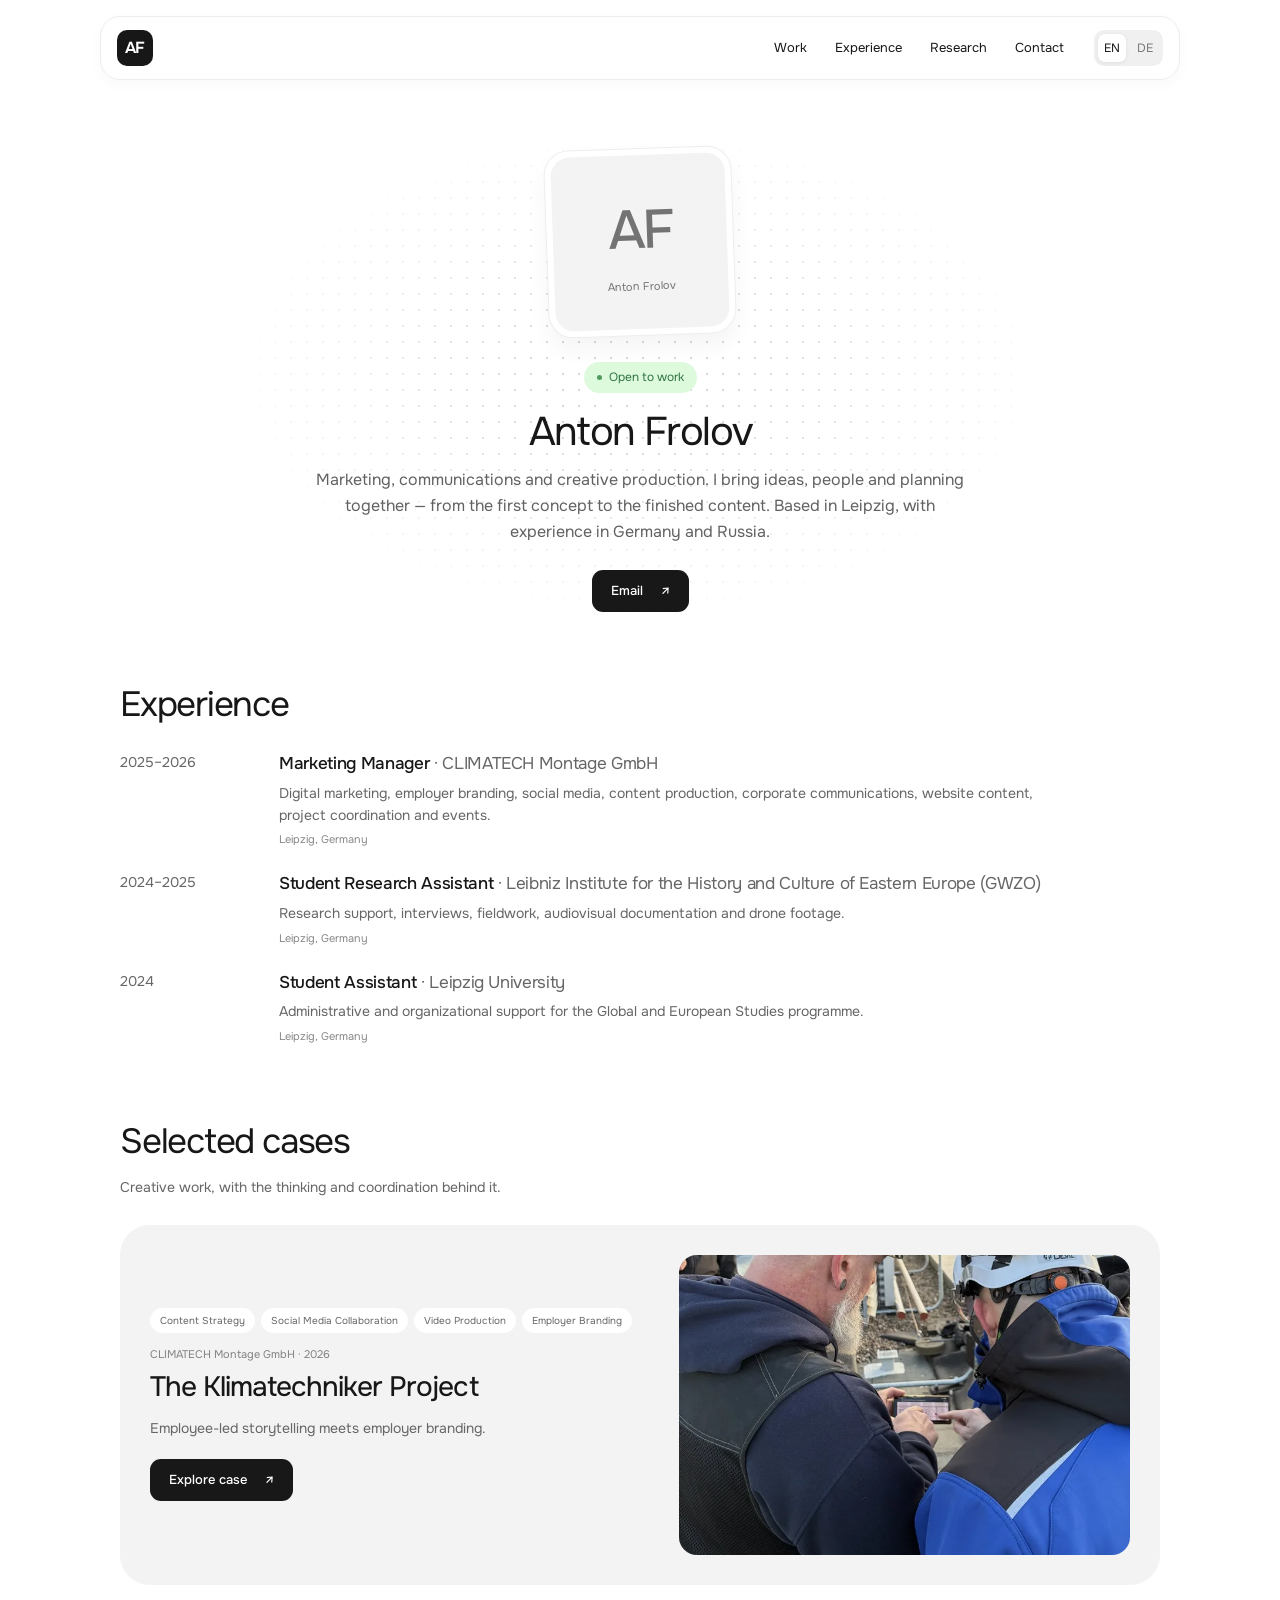
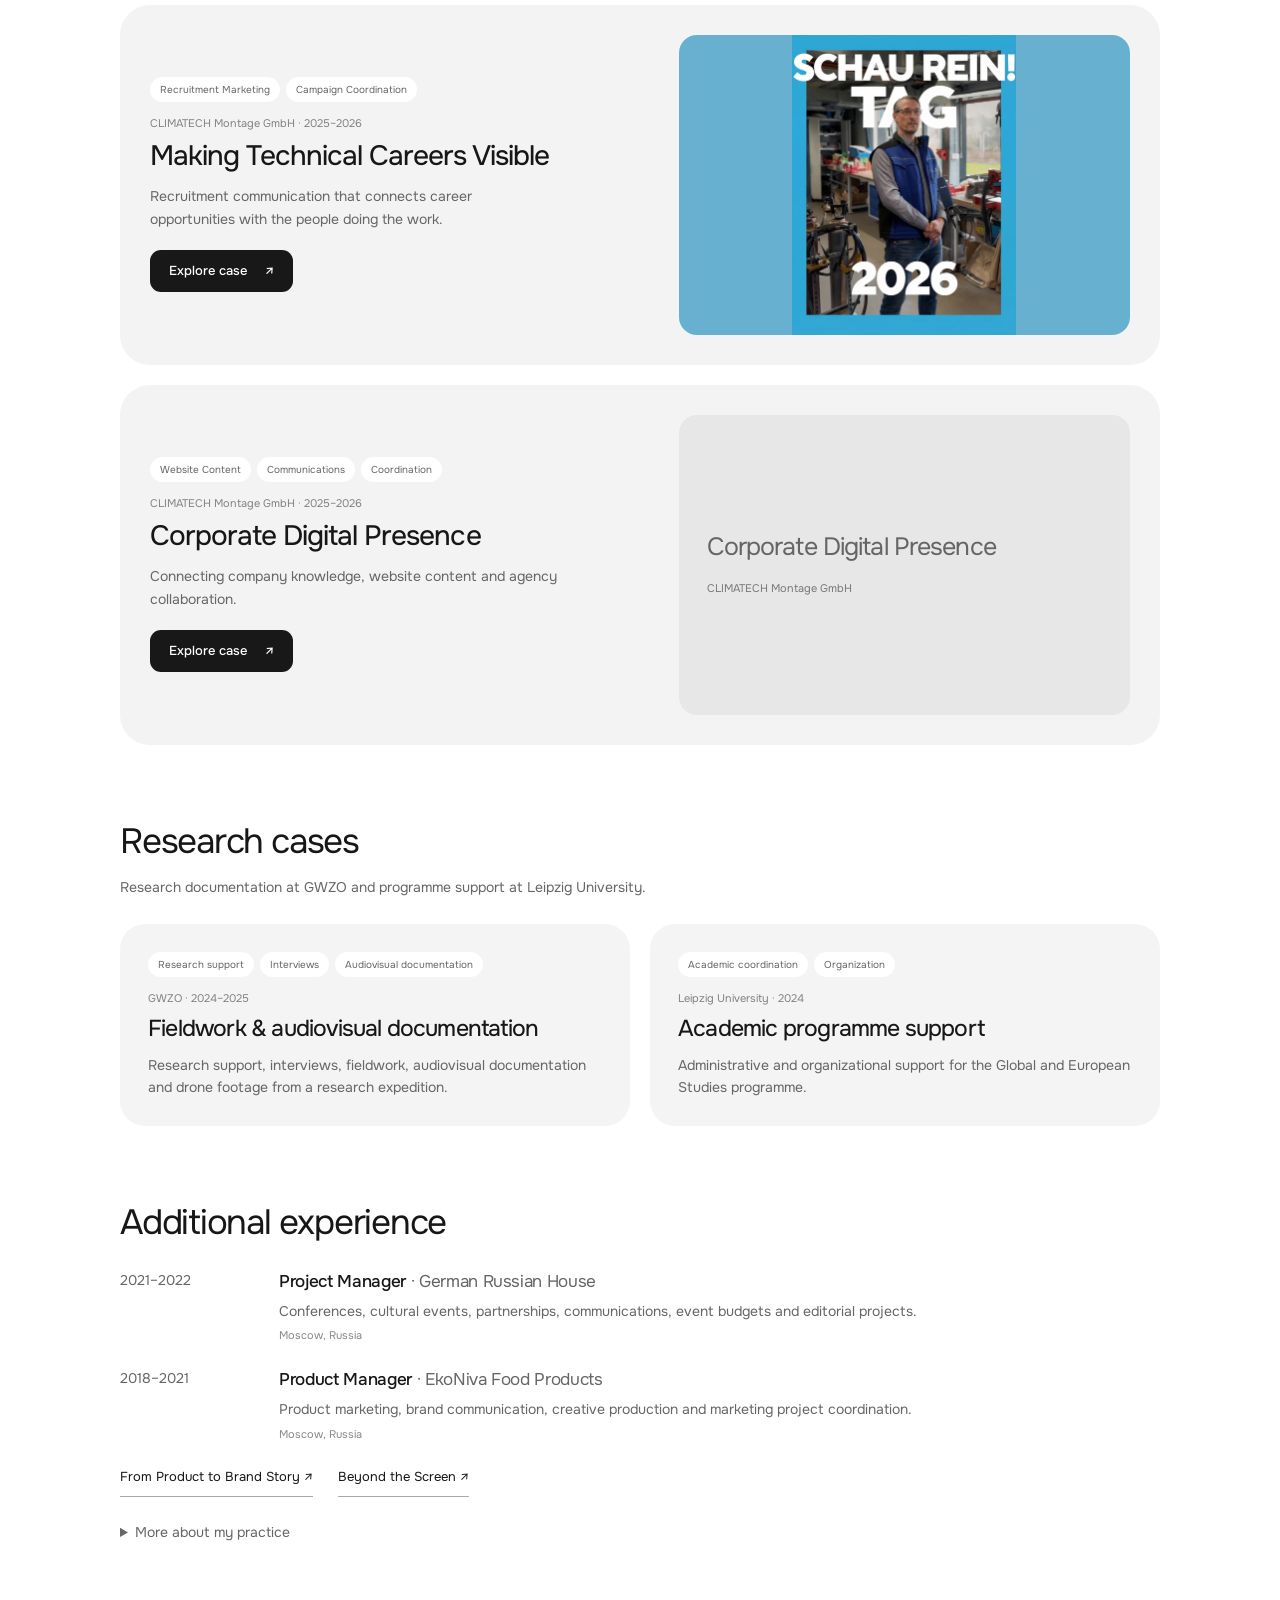
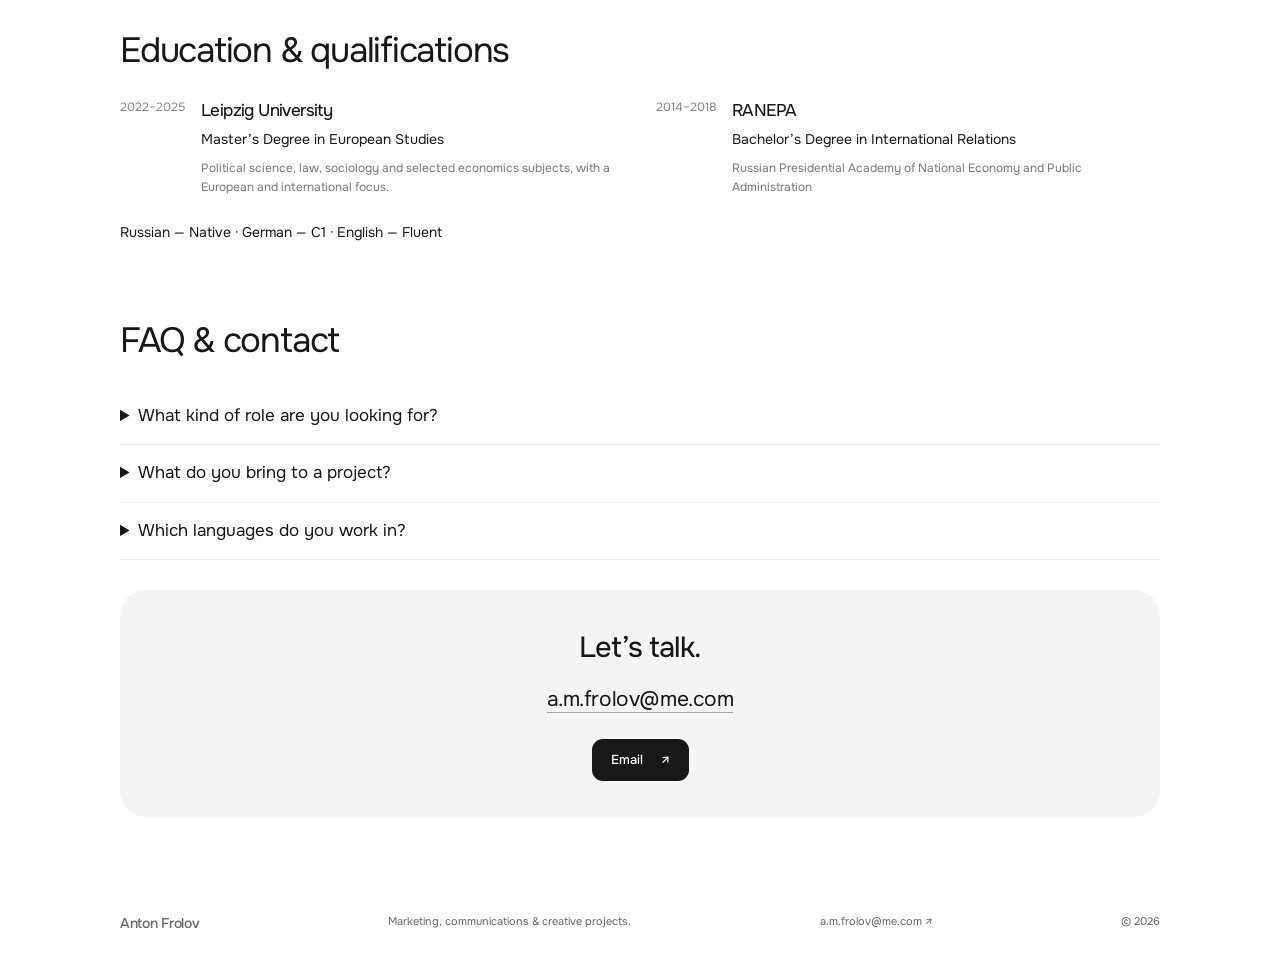
==== index.html @ 70e342f1 "Update bilingual portfolio titles and SEO metadata Use the requested homepage title in both language" ====
<!doctype html><html lang="en"><head><meta charset="utf-8"><meta name="viewport" content="width=device-width,initial-scale=1"><title>Anton Frolov — Marketing &amp; Creative Production</title><meta name="description" content="Anton Frolov’s portfolio in marketing, communications and creative production, featuring employer branding, video and project coordination in Leipzig."><link rel="canonical" href="https://antonfrolov.de/"><link rel="alternate" hreflang="en" href="https://antonfrolov.de/"><link rel="alternate" hreflang="de" href="https://antonfrolov.de/de.html"><link rel="alternate" hreflang="x-default" href="https://antonfrolov.de/"><meta property="og:url" content="https://antonfrolov.de/"><meta property="og:title" content="Anton Frolov — Marketing &amp; Creative Production"><meta property="og:description" content="Anton Frolov’s portfolio in marketing, communications and creative production, featuring employer branding, video and project coordination in Leipzig."><meta property="og:type" content="website"><meta property="og:image" content="https://antonfrolov.de/social-preview.png"><meta name="twitter:card" content="summary_large_image"><meta name="theme-color" content="#ffffff"><link rel="icon" href="/favicon.svg" type="image/svg+xml"><link rel="stylesheet" href="/style.css?v=6631f91f88b2"><link rel="stylesheet" href="/editorial.css?v=c8896a85249f"><script src="/site.js?v=9516e55552a8" defer></script></head><body><a class="skip" href="#main">Skip to content</a><header class="site-header"><a class="wordmark" href="/" aria-label="Anton Frolov">AF</a><button class="menu-toggle" aria-expanded="false" aria-controls="navigation">Menu +</button><nav id="navigation" aria-label="Menu"><a href="/#work">Work</a><a href="/#experience">Experience</a><a href="/#research">Research</a><a href="/#contact">Contact</a></nav><div class="language"><a lang="en" href="/" aria-current="page">EN</a><span>/</span><a lang="de" href="/de.html" >DE</a></div></header><main id="main">
    <div class="light-home">
      <section class="intro" id="about" aria-labelledby="intro-title">
        <div class="intro-portrait"><div class="portrait-placeholder"><span>AF</span><small>Anton Frolov</small></div></div>
        <p class="open-badge"><span aria-hidden="true"></span>Open to work</p>
        <h1 id="intro-title">Anton Frolov</h1>
        <p class="intro-copy">Marketing, communications and creative production. I bring ideas, people and planning together — from the first concept to the finished content. Based in Leipzig, with experience in Germany and Russia.</p>
        <div class="contact-buttons"><a class="button" href="mailto:a.m.frolov@me.com">Email <span aria-hidden="true">↗</span></a></div>

      </section>
      <section id="experience" class="home-section"><h2>Experience</h2><article class="career-entry"><p class="career-year">2025–2026</p><div><h3>Marketing Manager <span>· CLIMATECH Montage GmbH</span></h3><p>Digital marketing, employer branding, social media, content production, corporate communications, website content, project coordination and events.</p><small>Leipzig, Germany</small></div></article><article class="career-entry"><p class="career-year">2024–2025</p><div><h3>Student Research Assistant <span>· Leibniz Institute for the History and Culture of Eastern Europe (GWZO)</span></h3><p>Research support, interviews, fieldwork, audiovisual documentation and drone footage.</p><small>Leipzig, Germany</small></div></article><article class="career-entry"><p class="career-year">2024</p><div><h3>Student Assistant <span>· Leipzig University</span></h3><p>Administrative and organizational support for the Global and European Studies programme.</p><small>Leipzig, Germany</small></div></article></section>
      <section id="work" class="home-section"><div class="home-section-title"><h2>Selected cases</h2><p>Creative work, with the thinking and coordination behind it.</p></div><div class="selected-cases"><article class="case-card case-card-1"><div class="case-card-copy"><p class="tags"><span>Content Strategy</span><span>Social Media Collaboration</span><span>Video Production</span><span>Employer Branding</span></p><p class="case-organization">CLIMATECH Montage GmbH · 2026</p><h3><a href="/people-behind-the-projects.html">The Klimatechniker Project</a></h3><p>Employee-led storytelling meets employer branding.</p><a class="button" href="/people-behind-the-projects.html">Explore case <span aria-hidden="true">↗</span></a></div><a class="case-card-visual" href="/people-behind-the-projects.html" aria-label="The Klimatechniker Project"><img src="/media/klimatechniker/hero-768.webp" srcset="/media/klimatechniker/hero-480.webp 480w, /media/klimatechniker/hero-768.webp 768w" sizes="(max-width: 700px) 90vw, 42vw" alt="Two CLIMATECH technicians reviewing a rooftop installation in Berlin" width="768" height="1024" loading="lazy" decoding="async"></a></article><article class="case-card case-card-2"><div class="case-card-copy"><p class="tags"><span>Recruitment Marketing</span><span>Campaign Coordination</span></p><p class="case-organization">CLIMATECH Montage GmbH · 2025–2026</p><h3><a href="/technical-careers.html">Making Technical Careers Visible</a></h3><p>Recruitment communication that connects career opportunities with the people doing the work.</p><a class="button" href="/technical-careers.html">Explore case <span aria-hidden="true">↗</span></a></div><a class="case-card-visual" href="/technical-careers.html" aria-label="Making Technical Careers Visible"><img src="/media/climatech-recruitment/schau-rein-900.webp" srcset="/media/climatech-recruitment/schau-rein-480.webp 480w, /media/climatech-recruitment/schau-rein-900.webp 900w" sizes="(max-width: 700px) 90vw, 42vw" alt="Supplied SCHAU REIN! 2026 recruitment graphic featuring a CLIMATECH employee" width="1792" height="2400" loading="lazy" decoding="async"></a></article><article class="case-card case-card-3"><div class="case-card-copy"><p class="tags"><span>Website Content</span><span>Communications</span><span>Coordination</span></p><p class="case-organization">CLIMATECH Montage GmbH · 2025–2026</p><h3><a href="/corporate-digital-presence.html">Corporate Digital Presence</a></h3><p>Connecting company knowledge, website content and agency collaboration.</p><a class="button" href="/corporate-digital-presence.html">Explore case <span aria-hidden="true">↗</span></a></div><a class="case-card-visual" href="/corporate-digital-presence.html" aria-label="Corporate Digital Presence"><div class="case-placeholder"><span>Corporate Digital Presence</span><small>CLIMATECH Montage GmbH</small></div></a></article></div></section>
      <section id="research" class="home-section"><div class="home-section-title"><h2>Research cases</h2><p>Research documentation at GWZO and programme support at Leipzig University.</p></div><div class="research-grid"><article class="research-card"><p class="tags"><span>Research support</span><span>Interviews</span><span>Audiovisual documentation</span></p><p class="case-organization">GWZO · 2024–2025</p><h3>Fieldwork &amp; audiovisual documentation</h3><p>Research support, interviews, fieldwork, audiovisual documentation and drone footage from a research expedition.</p></article><article class="research-card"><p class="tags"><span>Academic coordination</span><span>Organization</span></p><p class="case-organization">Leipzig University · 2024</p><h3>Academic programme support</h3><p>Administrative and organizational support for the Global and European Studies programme.</p></article></div></section>
      <section id="additional" class="home-section"><h2>Additional experience</h2><article class="career-entry"><p class="career-year">2021–2022</p><div><h3>Project Manager <span>· German Russian House</span></h3><p>Conferences, cultural events, partnerships, communications, event budgets and editorial projects.</p><small>Moscow, Russia</small></div></article><article class="career-entry"><p class="career-year">2018–2021</p><div><h3>Product Manager <span>· EkoNiva Food Products</span></h3><p>Product marketing, brand communication, creative production and marketing project coordination.</p><small>Moscow, Russia</small></div></article><div class="other-projects"><a class="text-link" href="/product-to-brand.html">From Product to Brand Story ↗</a><a class="text-link" href="/beyond-the-screen.html">Beyond the Screen ↗</a></div><details class="more-about"><summary>More about my practice</summary><p>I enjoy working in marketing and communications, especially when projects involve creativity, collaboration and a bit of problem-solving. My experience covers digital marketing, social media management, content production, partnerships and event organization across corporate and nonprofit environments. I like working with people, but I’m equally comfortable managing projects independently, from planning to execution.</p><p>Employee interviews, technical project stories, LUX Tower project communication, company news, partnership communications and event coverage. At GWZO: academic fieldwork, interviews, audiovisual documentation and drone footage from a research expedition.</p><p>WordPress · Meta Ads Manager · Adobe InDesign · Adobe Illustrator · CapCut</p></details></section>
      <section id="achievements" class="home-section"><h2>Education &amp; qualifications</h2><div class="qualification-grid"><article class="qualification"><span>2022–2025</span><div><h3>Leipzig University</h3><p>Master’s Degree in European Studies</p><small>Political science, law, sociology and selected economics subjects, with a European and international focus.</small></div></article><article class="qualification"><span>2014–2018</span><div><h3>RANEPA</h3><p>Bachelor’s Degree in International Relations</p><small>Russian Presidential Academy of National Economy and Public Administration</small></div></article></div><p class="languages">Russian — Native · German — C1 · English — Fluent</p></section>
      <section id="contact" class="home-section faq-contact"><h2>FAQ &amp; contact</h2><div class="faq-list"><details><summary>What kind of role are you looking for?</summary><p>Junior to mid-level roles in marketing, communications, employer branding, content production and marketing project coordination.</p></details><details><summary>What do you bring to a project?</summary><p>Creative execution alongside planning and coordination. I work independently and collaborate with internal teams, agencies and external partners.</p></details><details><summary>Which languages do you work in?</summary><p>Russian is my native language. I speak German at C1 level and fluent English.</p></details></div><div class="contact-panel"><h3>Let’s talk.</h3><a class="email-link" href="mailto:a.m.frolov@me.com">a.m.frolov@me.com</a><div class="contact-buttons"><a class="button" href="mailto:a.m.frolov@me.com">Email <span aria-hidden="true">↗</span></a></div></div></section>
    </div></main><footer><a class="wordmark" href="/">Anton Frolov</a><span>Marketing, communications & creative projects.</span><a href="mailto:a.m.frolov@me.com">a.m.frolov@me.com ↗</a><span>© 2026</span></footer></body></html>
---- style.css ----
:root{--paper:#0b0b0b;--ink:#f2f2f0;--muted:#a7a7a2;--line:#303030;--accent:#f2f2f0}*{box-sizing:border-box}html{scroll-behavior:smooth;scroll-padding-top:100px}body{margin:0;background:var(--paper);color:var(--ink);font-family:Arial,Helvetica,sans-serif;font-size:16px;line-height:1.55}a{color:inherit;text-decoration:none}button{font:inherit;color:inherit}a:focus-visible,button:focus-visible{outline:2px solid var(--accent);outline-offset:6px}a:hover{color:var(--accent)}header{display:flex;align-items:center;gap:48px;padding:26px 4.5%;border-bottom:1px solid var(--line)}.wordmark{font-size:14px;letter-spacing:.06em;font-weight:700;white-space:nowrap}nav{display:flex;gap:30px;margin-left:auto;font-size:13px}.language{display:flex;gap:9px;font-size:12px}.language a{color:var(--muted)}.language [aria-current]{color:var(--ink);border-bottom:1px solid}.menu-toggle{display:none}.skip{position:fixed;top:-100px;background:var(--ink);color:var(--paper);padding:12px;z-index:5}.skip:focus{top:5px}section{padding:90px 4.5%}.hero{padding-top:35px;padding-bottom:55px}.hero-top,.hero-bottom,.section-head,.project-meta,.project-title,.contact-bottom{display:flex;justify-content:space-between;gap:24px}.hero-top{font-size:12px;color:var(--muted)}.availability:before{content:'';display:inline-block;width:6px;height:6px;background:#a7a7a2;margin-right:9px;border-radius:50%}h1,h2,h3,p{margin-top:0}h1{font-size:clamp(58px,7.8vw,122px);line-height:1.01;font-weight:400;letter-spacing:-.065em;margin:70px 0 58px}h1 em{font-family:Georgia,'Times New Roman',serif;font-weight:400;letter-spacing:-.055em}h2{font-weight:400;letter-spacing:-.04em;font-size:clamp(35px,4vw,58px);line-height:1.1}h3{font-weight:400}.hero-bottom{align-items:flex-end}.hero-bottom>span{font-size:12px}.hero-bottom p{max-width:500px;font-size:18px;margin:0 8% 0 auto;line-height:1.6}.hero-bottom>a{font-size:36px;font-weight:300}.work{border-top:1px solid var(--line)}.section-head{align-items:flex-start;margin-bottom:55px}.section-head p{font-size:14px;max-width:300px;color:var(--muted)}.projects{display:grid;grid-template-columns:1fr 1fr;gap:90px 36px;align-items:start}.project:nth-child(2){margin-top:160px}.project:nth-child(4){margin-top:150px}.project:last-child{grid-column:1/-1;width:75%}.project-image{display:block;overflow:hidden}.project-image img{display:block;width:100%;height:auto;aspect-ratio:1.22;object-fit:cover;transition:transform .4s}.project-image:hover img{transform:scale(1.02)}.placeholder{position:relative;min-height:440px;aspect-ratio:1.22;overflow:hidden;padding:30px;display:flex;flex-direction:column;justify-content:space-between;background:#111111;color:#f2f2f0}.frame-label,.placeholder-label{font-size:10px;letter-spacing:.08em;text-transform:uppercase;z-index:1}.placeholder-label{border-top:1px solid currentColor;padding-top:12px}.art-title{font-family:Georgia,serif;font-size:clamp(40px,4.6vw,70px);line-height:1.02;letter-spacing:-.045em;z-index:1}.placeholder:after{content:'';position:absolute;border:1px solid #303030;width:58%;height:145%;right:-14%;top:-20%;transform:rotate(27deg);pointer-events:none}.art-2{background:#111111;color:#f2f2f0}.art-3{background:#111111;color:#f2f2f0}.art-4{background:#111111;color:#f2f2f0}.art-5{background:#111111;color:#f2f2f0;aspect-ratio:1.9}.project-meta{font-size:10px;text-transform:uppercase;letter-spacing:.055em;margin:20px 0 10px;color:var(--muted)}.project-title h3{font-size:30px;line-height:1.15;letter-spacing:-.04em;margin-bottom:12px}.project-title>span{font-size:24px}.categories{font-size:11px;text-transform:uppercase;letter-spacing:.065em;color:var(--muted);line-height:1.8}.project-intro{font-size:15px;max-width:490px;color:#a7a7a2}.text-link{display:inline-block;font-size:12px;border-bottom:1px solid;padding-bottom:5px}.other-work{display:grid;grid-template-columns:1fr 2fr;border-top:1px solid var(--line);margin-top:85px;padding-top:25px;gap:30px}.other-work h3{font-size:20px}.other-work p{max-width:650px;color:var(--muted)}.about{border-block:1px solid var(--line);display:grid;grid-template-columns:1fr 2fr 1fr;gap:40px}.section-label{font-size:11px;text-transform:uppercase;letter-spacing:.08em}.large-copy{font-size:24px;line-height:1.55;letter-spacing:-.02em}.about-content>p:not(.large-copy){font-size:13px;color:var(--muted);margin-top:30px}.resource-links{display:flex;flex-wrap:wrap;gap:15px 25px;font-size:12px;margin-top:25px}.pending{color:var(--muted)}.portrait{background:#111111;aspect-ratio:.75;display:flex;flex-direction:column;align-items:center;justify-content:center;align-self:start;gap:24px;color:#a7a7a2}.portrait>span{font-family:Georgia,serif;font-size:70px;letter-spacing:-.08em}.portrait small{font-size:10px}.portrait img{width:100%;height:100%;object-fit:cover}.timeline-row{display:grid;grid-template-columns:1fr 3fr;gap:40px;padding:26px 0;border-top:1px solid var(--line)}.timeline-row>span{font-size:12px}.timeline-row h3{font-size:23px;line-height:1.3;margin-bottom:8px;max-width:720px}.timeline-row p{font-size:14px;max-width:640px;color:var(--muted);margin-bottom:0}.timeline-row .role{color:var(--ink);margin-bottom:12px}.role span{color:var(--muted)}.education{margin-top:70px;display:grid;grid-template-columns:1fr 1.5fr 1.5fr;gap:40px;border-top:1px solid var(--line);padding-top:30px}.education h2{font-size:28px}.education article>span{font-size:12px}.education h3{font-size:20px;margin:16px 0 8px}.education p{font-size:13px;color:var(--muted)}.skills{border-top:1px solid var(--line);display:grid;grid-template-columns:1fr 2fr;gap:60px}.skills>div{display:grid;grid-template-columns:1fr 1fr;gap:30px 50px}.skills h2{font-size:36px}.skills h3{font-size:13px;font-weight:700}.skills p{font-size:14px;color:var(--muted)}.contact{background:#0b0b0b;border-top:1px solid var(--line)}.contact h2{font-family:Georgia,serif;font-size:clamp(60px,9vw,140px);font-style:italic;letter-spacing:-.065em;margin:40px 0 60px}.contact-bottom>p{max-width:360px;font-size:18px}.email{font-size:clamp(22px,3vw,40px);letter-spacing:-.03em;border-bottom:1px solid}footer{display:flex;flex-wrap:wrap;justify-content:space-between;gap:20px;padding:32px 4.5%;font-size:11px;color:var(--muted)}.case-hero{max-width:1250px;padding-top:48px}.eyebrow{font-size:11px;text-transform:uppercase;letter-spacing:.08em;margin:55px 0 22px}.case-hero h1{font-size:clamp(56px,8vw,116px);margin:0 0 35px;max-width:1100px}.case-intro{font-size:24px;line-height:1.5;max-width:720px;margin-left:25%}.case-hero>.categories{margin:30px 0 0 25%}.case-cover{margin:0 4.5%}.case-cover .placeholder{aspect-ratio:2.1;min-height:500px}.case-cover .art-title{font-size:clamp(60px,7vw,110px)}.case-cover img{width:100%;height:auto;max-height:800px;object-fit:cover}.case-text{display:grid;grid-template-columns:1fr 2fr;gap:40px 8%;max-width:1200px}.case-text>p{max-width:700px;font-size:20px}.case-text>.large-copy{font-size:26px}.case-text ul{padding-left:20px;margin:0 0 15px;font-size:18px}.case-text li{margin-bottom:10px}.case-media{padding-top:0}.case-media h2{font-size:32px}.media-note{font-size:14px;color:var(--muted);max-width:650px}.media-pair{display:grid;grid-template-columns:1.5fr 1fr;gap:30px}.neutral-frame{background:#111111;aspect-ratio:1.4;display:flex;align-items:flex-end;padding:20px;border:1px solid var(--line);color:var(--muted);font-size:10px}.case-media figure{margin:30px 0}.case-media img,.case-media video{width:100%;height:auto}.case-media figcaption{font-size:12px;color:var(--muted)}.video{width:100%;aspect-ratio:16/9;border:0}.next-project{display:block;padding:65px 4.5%;border-top:1px solid var(--line)}.next-project>span{font-size:12px}.next-project h2{font-family:Georgia,serif;font-style:italic;margin:25px 0 0;max-width:900px}.menu-toggle{background:none;border:0}.project-title,.text-link,.next-project{transition:color .2s}@media(min-width:1600px){body{max-width:1800px;margin:auto}}@media(max-width:950px){header{gap:25px}nav{gap:18px}.hero-bottom p{margin-right:0;max-width:430px}.about{grid-template-columns:1fr 2fr}.portrait{grid-column:2;width:50%}.placeholder{min-height:340px}.project-title h3{font-size:26px}.education{grid-template-columns:1fr 1fr}.education h2{grid-column:1/-1}.skills{grid-template-columns:1fr}.case-text{gap:30px}.case-intro{margin-left:0}.case-hero>.categories{margin-left:0}}@media(max-width:650px){section{padding:60px 6%}header{padding:22px 6%;gap:20px;flex-wrap:wrap}.wordmark{font-size:12px}.menu-toggle{display:block;margin-left:auto;font-size:12px;padding:0}.language{font-size:11px}nav{display:none;order:4;width:100%;margin:0;flex-direction:column;gap:16px;padding-top:18px}nav.open{display:flex}.hero{padding-top:25px}.hero-top{font-size:10px;gap:20px;align-items:start}.availability{max-width:150px;text-align:right}h1{font-size:clamp(45px,10.4vw,67px);margin:55px 0 40px;letter-spacing:-.06em}.hero-bottom{flex-wrap:wrap}.hero-bottom>span{width:100%;font-size:10px}.hero-bottom p{font-size:16px;width:85%;margin:0}.section-head{margin-bottom:30px;gap:20px}.section-head p{font-size:11px;max-width:150px}h2{font-size:36px}.projects{display:block}.project{margin:0 0 55px!important;width:100%!important}.placeholder{min-height:320px;padding:23px}.art-title{font-size:51px}.frame-label,.placeholder-label{font-size:9px}.art-5{aspect-ratio:1.22}.project-meta{font-size:9px;gap:15px}.project-title h3{font-size:28px}.project-intro{font-size:14px}.other-work{grid-template-columns:1fr;gap:0;margin-top:20px}.other-work p{font-size:14px}.about{grid-template-columns:1fr;gap:30px}.large-copy{font-size:21px}.portrait{grid-column:auto;width:65%;max-width:250px}.timeline-row{grid-template-columns:1fr;gap:12px}.timeline-row h3{font-size:21px}.education{grid-template-columns:1fr;gap:20px}.skills{gap:25px}.skills>div{grid-template-columns:1fr;gap:20px}.contact h2{font-size:64px;margin:30px 0 40px}.contact-bottom{display:block}.contact-bottom>p{font-size:16px}.email{font-size:26px}footer{padding:28px 6%;flex-direction:column;gap:12px}.case-hero{padding-top:35px}.eyebrow{margin-top:40px;font-size:10px}.case-hero h1{font-size:54px}.case-intro{font-size:21px}.case-cover{margin:0 6%}.case-cover .placeholder{min-height:390px;aspect-ratio:.95}.case-cover .art-title{font-size:60px}.case-text{grid-template-columns:1fr;gap:20px}.case-text>p{font-size:18px;margin-bottom:20px}.case-text>.large-copy{font-size:22px}.case-text ul{font-size:17px;margin-bottom:25px}.media-pair{grid-template-columns:1fr;gap:20px}.neutral-frame{font-size:9px}.next-project{padding:45px 6%}}@media(prefers-reduced-motion:reduce){html{scroll-behavior:auto}*{transition:none!important}}
.header-resources{display:flex;gap:18px;font-size:10px}.header-resources .pending{max-width:115px;line-height:1.4}@media(max-width:1100px){header{gap:24px}.header-resources{display:none}}@media(max-width:650px){.language a,.menu-toggle{min-height:28px;display:inline-flex;align-items:center}.language{align-items:center}}
.placeholder{width:100%;min-width:0}.project-title h3{min-width:0;overflow-wrap:anywhere}.project-title>span{flex-shrink:0}.art-title{overflow-wrap:anywhere}@media(max-width:650px){.art-title{font-size:46px}.case-cover .art-title{font-size:50px}.case-hero h1{overflow-wrap:anywhere;font-size:50px}}
---- editorial.css ----
@font-face {
  font-family: Onest;
  src: url('/media/fonts/onest.ttf') format('truetype');
  font-weight: 100 900;
  font-style: normal;
  font-display: swap;
}

:root {
  color-scheme: light;
  --paper: #fff;
  --ink: #171717;
  --muted: #666;
  --line: #e4e4e4;
  --accent: #171717;
  --surface: #f4f4f4;
}

html { scroll-behavior: auto; scroll-padding-top: 100px; }
body { max-width: none; margin: 0; background: var(--paper); color: var(--ink); font-family: Onest, -apple-system, BlinkMacSystemFont, 'Segoe UI', sans-serif; font-size: 16px; line-height: 1.55; }
h1, h2, h3, p { margin-top: 0; }
h1, h2, h3 { font-family: Onest, sans-serif; font-weight: 450; letter-spacing: -.035em; }
a:hover { color: #555; }
a:focus-visible, button:focus-visible, summary:focus-visible, [tabindex]:focus-visible { outline: 2px solid #222; outline-offset: 5px; }
.skip { background: #171717; color: #fff; z-index: 20; }
.preview-banner { margin: 0; padding: 5px; background: #fafafa; color: #777; font-size: 11px; text-align: center; }
.site-header { position: sticky; z-index: 10; top: 16px; display: flex; align-items: center; gap: 30px; max-width: 1080px; margin: 16px auto 0; padding: 13px 16px; border: 1px solid #ececec; border-radius: 20px; background: #ffffffed; box-shadow: 0 4px 16px #00000007; }
.site-header .wordmark { display: grid; place-items: center; width: 36px; height: 36px; border-radius: 10px; background: #171717; color: #fff; font: 650 16px/1 Onest, sans-serif; letter-spacing: -.06em; flex-shrink: 0; }
.site-header nav { display: flex; flex-direction: row; gap: 28px; align-items: center; margin-left: auto; font-size: 13px; }
.site-header nav a { display: inline-flex; min-height: 34px; align-items: center; }
.site-header .language { display: flex; gap: 5px; align-items: center; margin: 0; padding: 4px; border-radius: 10px; background: #f0f0f0; font-size: 12px; }
.language a { display: grid; place-items: center; min-width: 28px; min-height: 28px; border-radius: 7px; color: #777; }
.language a[aria-current] { border: 0; background: white; color: #171717; box-shadow: 0 1px 4px #00000012; }
.language > span { display: none; }
.menu-toggle { display: none; }
.light-home { max-width: 1080px; margin: 0 auto; padding: 0 20px; }
.light-home section { padding: 0; scroll-margin-top: 108px; }
.intro { position: relative; display: flex; flex-direction: column; align-items: center; padding-top: 68px !important; padding-bottom: 72px !important; text-align: center; }
.intro::before { position: absolute; z-index: -1; inset: 30px 8% 45px; background-image: radial-gradient(#d8d8d8 .75px, transparent .75px); background-size: 16px 16px; content: ''; mask-image: radial-gradient(ellipse at center, #000 15%, transparent 70%); }
.intro-portrait { width: 188px; aspect-ratio: 1; padding: 6px; border: 1px solid #eee; border-radius: 25px; background: white; box-shadow: 0 12px 22px #0000000b; transform: rotate(-2deg); }
.intro-portrait img { display: block; width: 100%; height: 100%; object-fit: cover; border-radius: 19px; }
.portrait-placeholder { display: flex; flex-direction: column; align-items: center; justify-content: center; gap: 5px; height: 100%; border-radius: 19px; background: #f3f3f3; color: #737373; }
.portrait-placeholder > span { font-size: 54px; font-weight: 500; letter-spacing: -.06em; }
.portrait-placeholder small { font-size: 11px; }
.open-badge { display: inline-flex; align-items: center; gap: 7px; margin: 26px 0 16px; padding: 6px 13px; border-radius: 30px; background: #ddfadd; color: #327542; font-size: 12px; }
.open-badge span { width: 5px; height: 5px; border-radius: 50%; background: #4f9c5e; }
.intro h1 { margin: 0 0 12px; font-size: 40px; line-height: 1.15; font-weight: 400; letter-spacing: -.04em; }
.intro-copy { max-width: 660px; margin: 0; color: #616161; font-size: 16px; line-height: 1.65; }
.contact-buttons { display: flex; flex-wrap: wrap; justify-content: center; gap: 10px; margin-top: 24px; }
.button { display: inline-flex; align-items: center; justify-content: center; gap: 18px; min-height: 42px; padding: 10px 19px; border: 0; border-radius: 11px; background: #181818; color: #fff; font-size: 13px; font-weight: 500; line-height: 1.4; transition: background-color .18s ease; }
.button:hover { background: #3b3b3b; color: white; }
.button.unavailable { background: #eaeaea; color: #686868; font-weight: 400; }
.asset-note { margin: 12px 0 0; color: #888; font-size: 11px; }
.light-home .home-section { margin-bottom: 76px; }
.home-section h2 { margin: 0 0 26px; font-size: 35px; line-height: 1.2; font-weight: 400; }
.home-section-title > p { max-width: 620px; margin: -12px 0 26px; color: var(--muted); font-size: 14px; }
.career-entry { display: grid; grid-template-columns: 135px minmax(0, 1fr); gap: 24px; padding: 0; margin-bottom: 24px; }
.career-year { margin: 0; color: #666; font-size: 14px; }
.career-entry h3 { margin: 0 0 6px; font-size: 17px; line-height: 1.4; font-weight: 500; letter-spacing: -.02em; }
.career-entry h3 span { font-weight: 400; color: #666; }
.career-entry p:not(.career-year) { max-width: 760px; margin: 0; color: var(--muted); font-size: 14px; line-height: 1.6; }
.career-entry small { display: block; margin-top: 5px; color: #888; font-size: 11px; }
.selected-cases { display: grid; gap: 20px; }
.case-card { display: grid; grid-template-columns: 1.1fr 1fr; gap: 32px; padding: 30px; border: 0; border-radius: 30px; background: #f3f3f3; align-items: center; overflow: hidden; }
.case-card-copy { min-width: 0; }
.tags { display: flex; flex-wrap: wrap; gap: 6px; margin: 0 0 13px; }
.tags span { padding: 6px 10px; border-radius: 25px; background: #fff; color: #666; font-size: 10px; line-height: 1.3; }
.case-organization { margin: 0 0 8px; color: #828282; font-size: 11px; }
.case-card h3 { margin: 0 0 13px; font-size: 28px; line-height: 1.16; font-weight: 450; }
.case-card-copy > p:not(.tags):not(.case-organization) { max-width: 410px; margin: 0 0 20px; color: #666; font-size: 14px; line-height: 1.6; }
.case-card-visual { display: block; min-width: 0; overflow: hidden; border-radius: 18px; }
.case-card-visual img { display: block; width: 100%; height: 300px; object-fit: cover; transition: transform .3s ease; }
.case-card-1 img { object-position: center 80%; }
.case-card-2 img { object-fit: contain; background: #67b0d0; }
.case-card-visual:hover img { transform: scale(1.015); }
.case-placeholder { display: flex; flex-direction: column; justify-content: center; align-items: flex-start; gap: 18px; min-height: 300px; padding: 28px; background: #e7e7e7; color: #656565; }
.case-placeholder > span { font-size: 25px; line-height: 1.2; letter-spacing: -.035em; }
.case-placeholder small { color: #777; font-size: 11px; }
.research-grid { display: grid; grid-template-columns: 1fr 1fr; gap: 20px; }
.research-card { padding: 28px; border-radius: 25px; background: #f4f4f4; }
.research-card h3 { margin: 0 0 12px; font-size: 23px; line-height: 1.2; }
.research-card > p:last-child { margin-bottom: 0; color: #666; font-size: 14px; }
.content-note { max-width: 800px; margin: 16px 0 0; color: #888; font-size: 12px; line-height: 1.6; }
.other-projects { display: flex; flex-wrap: wrap; gap: 12px 25px; margin-top: 24px; }
.text-link { min-height: 30px; border-color: #aaa; font-size: 13px; }
.more-about { margin-top: 25px; color: #666; font-size: 14px; }
.more-about summary { min-height: 32px; cursor: pointer; }
.more-about p { margin: 10px 0; }
.qualification-grid { display: grid; grid-template-columns: 1fr 1fr; gap: 32px; }
.qualification { display: grid; grid-template-columns: auto 1fr; gap: 16px; }
.qualification > span { color: #888; font-size: 12px; }
.qualification h3 { margin: 0 0 5px; font-size: 17px; }
.qualification p { margin: 0; font-size: 14px; }
.qualification small { display: block; margin-top: 8px; color: #777; font-size: 12px; line-height: 1.6; }
.languages { margin-top: 25px; font-size: 14px; }
.faq-list details { border-bottom: 1px solid #eee; padding: 15px 0; }
.faq-list summary { font-size: 17px; cursor: pointer; }
.faq-list details > p { max-width: 750px; margin: 13px 0 0; color: #666; font-size: 14px; }
.contact-panel { margin-top: 30px; padding: 36px; border-radius: 26px; background: #f4f4f4; text-align: center; }
.contact-panel h3 { margin: 0 0 12px; font-size: 29px; }
.email-link { font-size: 21px; letter-spacing: -.02em; border-bottom: 1px solid #aaa; }
footer { max-width: 1080px; margin: 0 auto; padding: 20px 20px 30px; border-top: 0; font-size: 11px; gap: 16px; }
footer .wordmark { font-family: Onest, sans-serif; font-size: 14px; letter-spacing: -.02em; font-weight: 500; }
.case-hero { max-width: 1080px; margin: 0 auto; }
.case-hero h1 { font-family: Onest, sans-serif; font-size: clamp(36px, 5vw, 66px); letter-spacing: -.045em; }
.case-cover { max-width: 1020px; margin-inline: auto; overflow: hidden; border-radius: 24px; }
.case-cover .placeholder { min-height: 300px; aspect-ratio: 2; background: #f3f3f3; color: #555; }
.placeholder::after { display: none; }
.case-cover .art-title { font-family: Onest, sans-serif; font-size: clamp(36px, 5vw, 64px); }
.case-cover img { display: block; }
.case-text, .case-media { max-width: 1080px; margin: 0 auto; }
.case-text h2, .case-media h2 { font-size: 30px; }
.neutral-frame { border: 0; border-radius: 20px; background: #f4f4f4; }
.next-project { max-width: 1080px; margin: 0 auto; padding: 35px 4.5%; border-top: 1px solid #eee; }
.next-project h2 { font-family: Onest, sans-serif; font-style: normal; font-size: 32px; overflow-wrap: anywhere; }
@media (max-width: 1120px) {
  .site-header { margin-inline: 20px; }
}
@media (max-width: 700px) {
  .site-header { top: 9px; margin: 9px 12px 0; padding: 9px 10px; gap: 12px; flex-wrap: wrap; border-radius: 16px; }
  .site-header .menu-toggle { display: block; margin-left: auto; padding: 6px; font-size: 12px; }
  .site-header nav { display: none; order: 4; width: 100%; margin: 0; padding: 10px; flex-direction: column; align-items: flex-start; gap: 4px; }
  .site-header nav.open { display: flex; }
  .light-home { padding-inline: 18px; }
  .intro { padding-top: 38px !important; padding-bottom: 48px !important; }
  .intro-portrait { width: 145px; }
  .portrait-placeholder > span { font-size: 44px; }
  .intro h1 { font-size: 33px; }
  .intro-copy { font-size: 15px; max-width: 38ch; }
  .intro::before { inset: 15px -10px 55px; }
  .intro .contact-buttons { flex-direction: column; width: 200px; gap: 8px; }
  .asset-note { max-width: 280px; line-height: 1.6; }
  .light-home .home-section { margin-bottom: 48px; }
  .home-section h2 { font-size: 28px; margin-bottom: 22px; }
  .career-entry { grid-template-columns: 1fr; gap: 5px; margin-bottom: 25px; }
  .career-year { font-size: 12px; }
  .career-entry h3 { font-size: 16px; }
  .career-entry p:not(.career-year) { font-size: 13px; }
  .case-card { grid-template-columns: 1fr; gap: 22px; padding: 22px; border-radius: 24px; }
  .case-card h3 { font-size: 25px; }
  .case-card-visual { order: -1; }
  .case-card-visual img { height: 240px; }
  .case-card-copy > p:not(.tags):not(.case-organization) { font-size: 13px; }
  .case-placeholder { min-height: 180px; padding: 20px; }
  .case-placeholder > span { font-size: 24px; }
  .research-grid, .qualification-grid { grid-template-columns: 1fr; }
  .research-card { padding: 24px; }
  .qualification { gap: 15px; }
  .contact-panel { padding: 25px 18px; }
  .contact-panel .contact-buttons { flex-direction: column; align-items: center; }
  .contact-panel .button { min-width: 200px; }
  .email-link { font-size: 20px; }
  footer { padding-inline: 18px; align-items: flex-start; }
  .case-cover { margin-inline: 18px; }
}
@media (prefers-reduced-motion: reduce) {
  * { scroll-behavior: auto; }
  .button, .case-card-visual img { transition: none; }
}
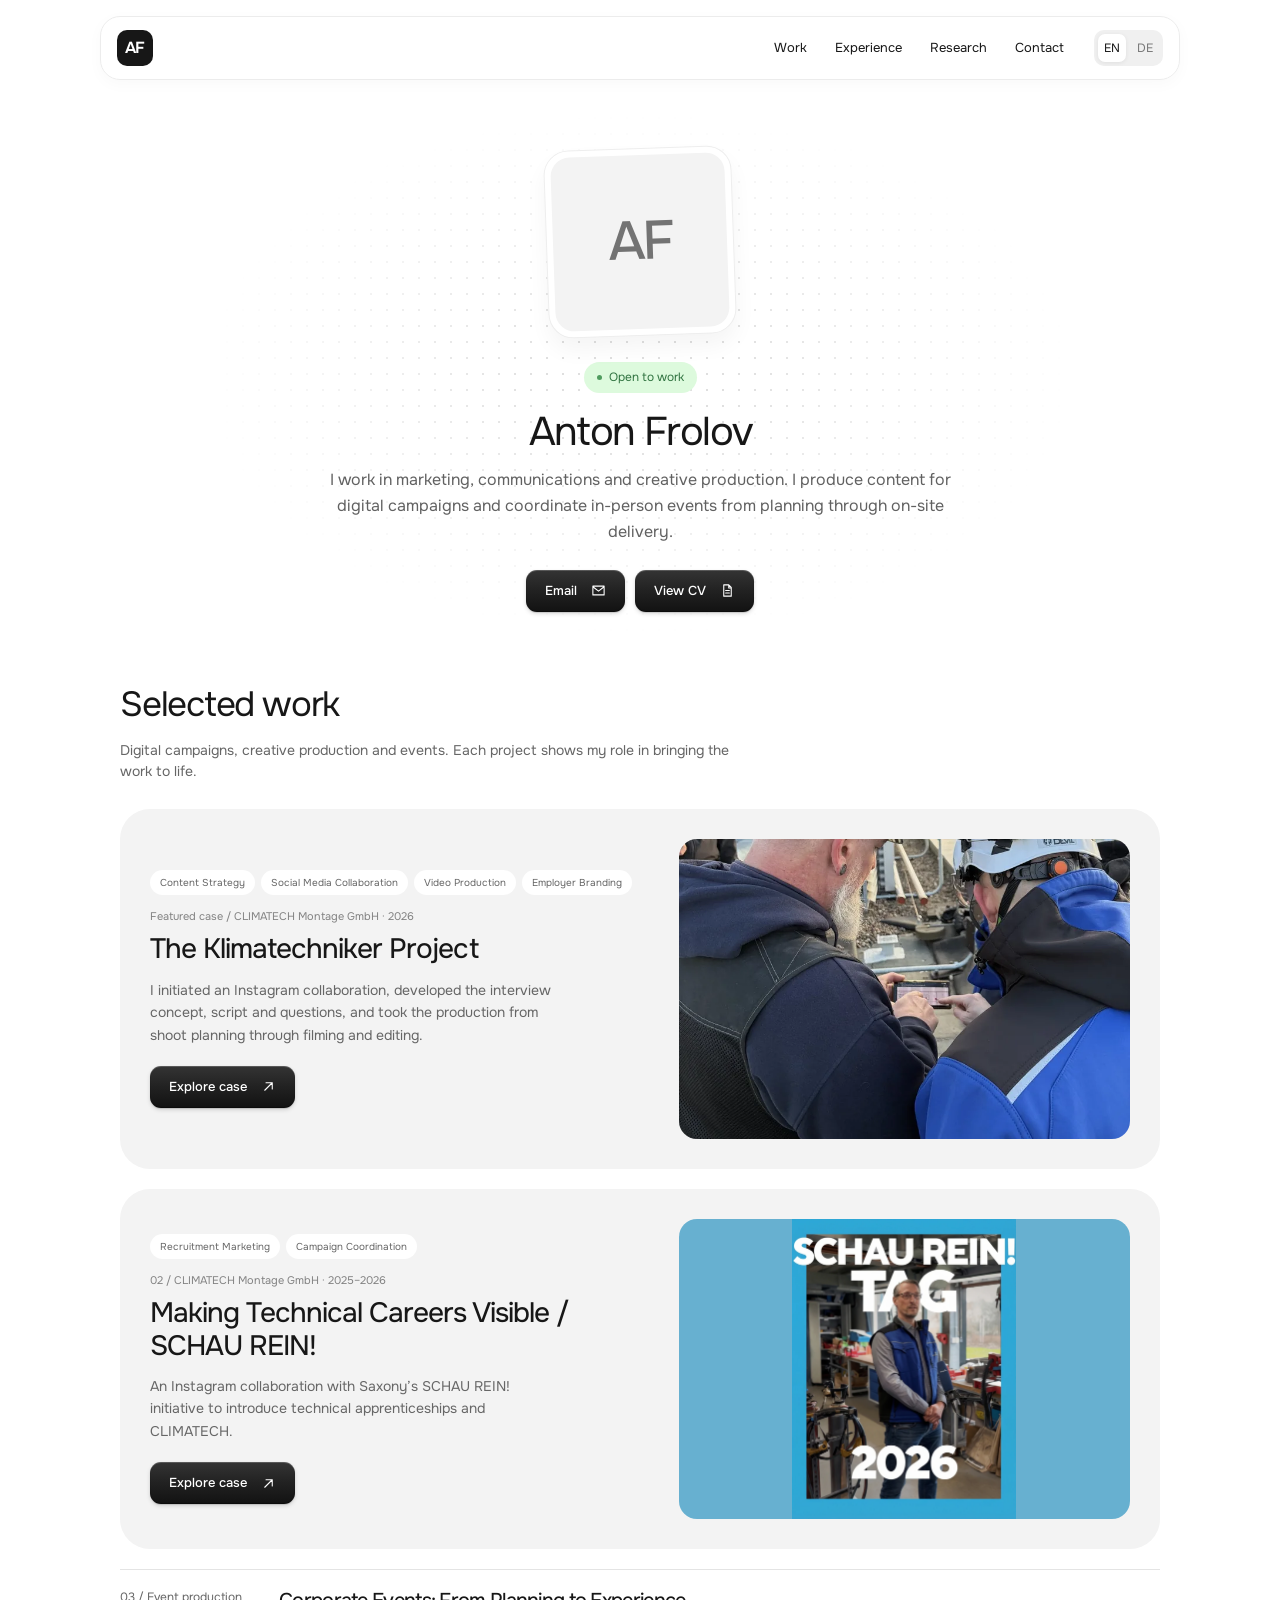
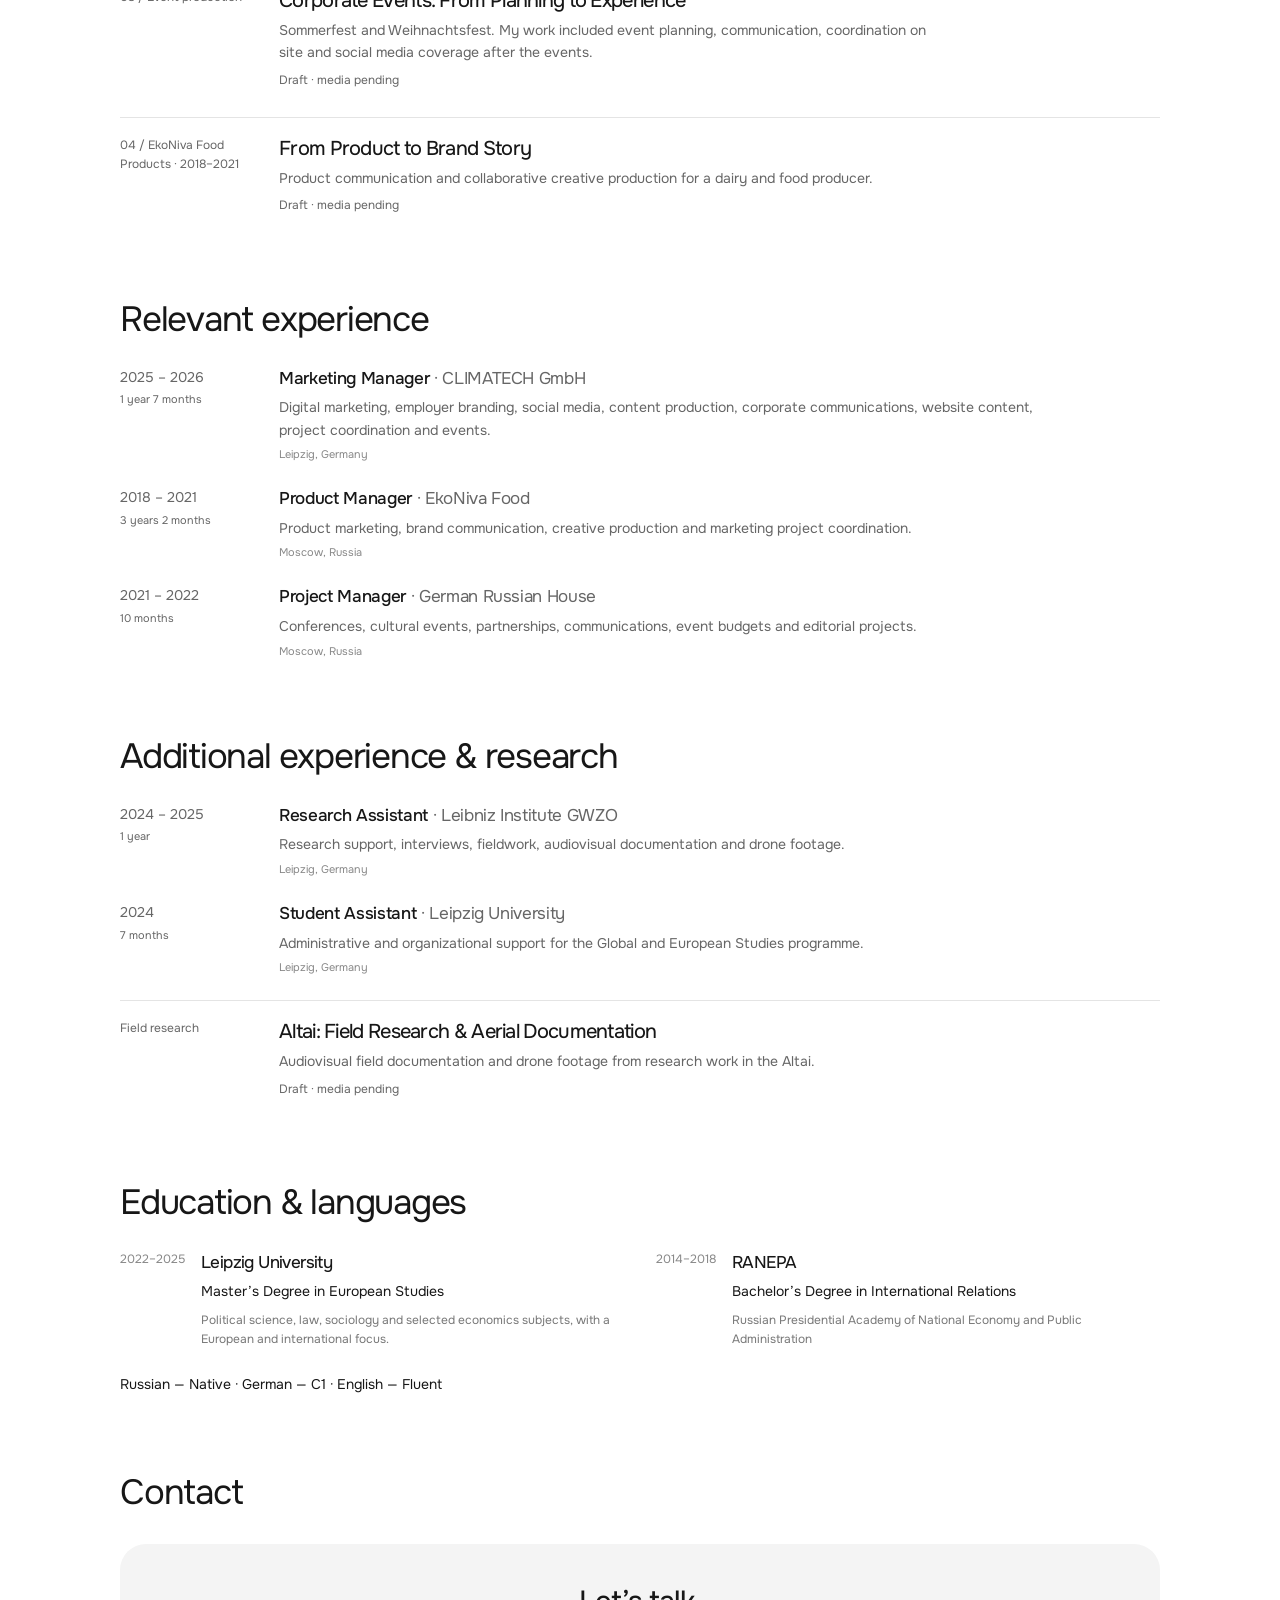
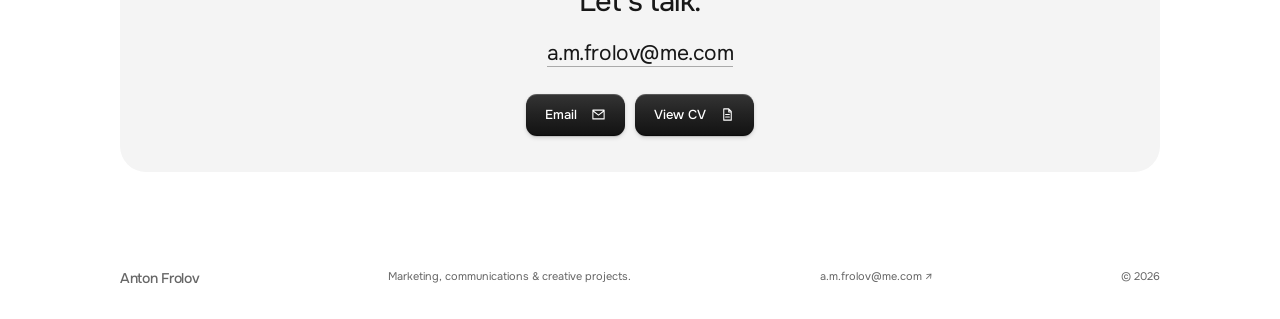
==== commit 2850415f: "Polish light portfolio controls and hero" ====
--- a/index.html
+++ b/index.html
@@ -1,17 +1,73 @@
-<!doctype html><html lang="en"><head><meta charset="utf-8"><meta name="viewport" content="width=device-width,initial-scale=1"><title>Anton Frolov — Marketing &amp; Creative Production</title><meta name="description" content="Anton Frolov’s portfolio in marketing, communications and creative production, featuring employer branding, video and project coordination in Leipzig."><link rel="canonical" href="https://antonfrolov.de/"><link rel="alternate" hreflang="en" href="https://antonfrolov.de/"><link rel="alternate" hreflang="de" href="https://antonfrolov.de/de.html"><link rel="alternate" hreflang="x-default" href="https://antonfrolov.de/"><meta property="og:url" content="https://antonfrolov.de/"><meta property="og:title" content="Anton Frolov — Marketing &amp; Creative Production"><meta property="og:description" content="Anton Frolov’s portfolio in marketing, communications and creative production, featuring employer branding, video and project coordination in Leipzig."><meta property="og:type" content="website"><meta property="og:image" content="https://antonfrolov.de/social-preview.png"><meta name="twitter:card" content="summary_large_image"><meta name="theme-color" content="#ffffff"><link rel="icon" href="/favicon.svg" type="image/svg+xml"><link rel="stylesheet" href="/style.css?v=6631f91f88b2"><link rel="stylesheet" href="/editorial.css?v=c8896a85249f"><script src="/site.js?v=9516e55552a8" defer></script></head><body><a class="skip" href="#main">Skip to content</a><header class="site-header"><a class="wordmark" href="/" aria-label="Anton Frolov">AF</a><button class="menu-toggle" aria-expanded="false" aria-controls="navigation">Menu +</button><nav id="navigation" aria-label="Menu"><a href="/#work">Work</a><a href="/#experience">Experience</a><a href="/#research">Research</a><a href="/#contact">Contact</a></nav><div class="language"><a lang="en" href="/" aria-current="page">EN</a><span>/</span><a lang="de" href="/de.html" >DE</a></div></header><main id="main">
+<!doctype html><html lang="en"><head><meta charset="utf-8"><meta name="viewport" content="width=device-width,initial-scale=1"><title>Anton Frolov — Marketing &amp; Creative Production</title><meta name="description" content="Anton Frolov’s portfolio in marketing, communications and creative production, from digital campaigns and social video to in-person event production."><link rel="canonical" href="https://antonfrolov.de/"><link rel="alternate" hreflang="en" href="https://antonfrolov.de/"><link rel="alternate" hreflang="de" href="https://antonfrolov.de/de.html"><link rel="alternate" hreflang="x-default" href="https://antonfrolov.de/"><meta property="og:url" content="https://antonfrolov.de/"><meta property="og:title" content="Anton Frolov — Marketing &amp; Creative Production"><meta property="og:description" content="Anton Frolov’s portfolio in marketing, communications and creative production, from digital campaigns and social video to in-person event production."><meta property="og:type" content="website"><meta property="og:image" content="https://antonfrolov.de/social-preview.png"><meta name="twitter:card" content="summary_large_image"><meta name="theme-color" content="#ffffff"><link rel="icon" href="/favicon.svg" type="image/svg+xml"><link rel="stylesheet" href="/style.css?v=6631f91f88b2"><link rel="stylesheet" href="/editorial.css?v=c673f1d88151"><script src="/site.js?v=295cc2049133" defer></script></head><body><a class="skip" href="#main">Skip to content</a><header class="site-header"><a class="wordmark" href="/" aria-label="Anton Frolov">AF</a><button class="menu-toggle" aria-expanded="false" aria-controls="navigation">Menu +</button><nav id="navigation" aria-label="Menu"><a href="/#work">Work</a><a href="/#experience">Experience</a><a href="/#research">Research</a><a href="/#contact">Contact</a></nav><div class="language"><a lang="en" href="/" aria-current="page">EN</a><span>/</span><a lang="de" href="/de.html" >DE</a></div></header><main id="main">
     <div class="light-home">
       <section class="intro" id="about" aria-labelledby="intro-title">
-        <div class="intro-portrait"><div class="portrait-placeholder"><span>AF</span><small>Anton Frolov</small></div></div>
+        <div class="intro-dots" aria-hidden="true"><canvas></canvas></div>
+        <div class="intro-portrait"><div class="portrait-placeholder" aria-hidden="true"><span>AF</span></div></div>
         <p class="open-badge"><span aria-hidden="true"></span>Open to work</p>
         <h1 id="intro-title">Anton Frolov</h1>
-        <p class="intro-copy">Marketing, communications and creative production. I bring ideas, people and planning together — from the first concept to the finished content. Based in Leipzig, with experience in Germany and Russia.</p>
-        <div class="contact-buttons"><a class="button" href="mailto:a.m.frolov@me.com">Email <span aria-hidden="true">↗</span></a></div>
+        <p class="intro-copy">I work in marketing, communications and creative production. I produce content for digital campaigns and coordinate in-person events from planning through on-site delivery.</p>
+        <div class="contact-buttons"><a class="button" href="mailto:a.m.frolov@me.com">Email <svg viewBox="0 0 24 24" fill="none" stroke="currentColor" stroke-width="1.7" stroke-linecap="round" stroke-linejoin="round" aria-hidden="true" focusable="false"><path d="M3 5h18v14H3z M3 6l9 7 9-7"/></svg></a><a class="button" href="/media/cv/anton-frolov-de.pdf" target="_blank" rel="noopener noreferrer">View CV <svg viewBox="0 0 24 24" fill="none" stroke="currentColor" stroke-width="1.7" stroke-linecap="round" stroke-linejoin="round" aria-hidden="true" focusable="false"><path d="M6 3h8l4 4v14H6z M14 3v5h4 M9 12h6 M9 16h6"/></svg></a></div>
+      </section>
+      <section id="work" class="home-section">
+        <div class="home-section-title"><h2>Selected work</h2><p>Digital campaigns, creative production and events. Each project shows my role in bringing the work to life.</p></div>
+        <div class="selected-cases">
+        <article class="case-card case-card-1">
+          <div class="case-card-copy"><p class="tags"><span>Content Strategy</span><span>Social Media Collaboration</span><span>Video Production</span><span>Employer Branding</span></p>
+            <p class="case-organization">Featured case / CLIMATECH Montage GmbH · 2026</p>
+            <h3><a href="/people-behind-the-projects.html">The Klimatechniker Project</a></h3><p>I initiated an Instagram collaboration, developed the interview concept, script and questions, and took the production from shoot planning through filming and editing.</p>
+            <a class="button" href="/people-behind-the-projects.html">Explore case <svg viewBox="0 0 24 24" fill="none" stroke="currentColor" stroke-width="1.7" stroke-linecap="round" stroke-linejoin="round" aria-hidden="true" focusable="false"><path d="M6 18L18 6 M8 6h10v10"/></svg></a>
+          </div>
+          <a class="case-card-visual" href="/people-behind-the-projects.html" aria-label="The Klimatechniker Project">
+            <img src="/media/klimatechniker/hero-768.webp" srcset="/media/klimatechniker/hero-480.webp 480w, /media/klimatechniker/hero-768.webp 768w" sizes="(max-width: 700px) 90vw, 42vw" alt="Two CLIMATECH technicians reviewing a rooftop installation in Berlin"
+                 width="768" height="1024" loading="lazy" decoding="async">
+          </a>
+        </article>
+        <article class="case-card case-card-2">
+          <div class="case-card-copy"><p class="tags"><span>Recruitment Marketing</span><span>Campaign Coordination</span></p>
+            <p class="case-organization">02 / CLIMATECH Montage GmbH · 2025–2026</p>
+            <h3><a href="/technical-careers.html">Making Technical Careers Visible / SCHAU REIN!</a></h3><p>An Instagram collaboration with Saxony’s SCHAU REIN! initiative to introduce technical apprenticeships and CLIMATECH.</p>
+            <a class="button" href="/technical-careers.html">Explore case <svg viewBox="0 0 24 24" fill="none" stroke="currentColor" stroke-width="1.7" stroke-linecap="round" stroke-linejoin="round" aria-hidden="true" focusable="false"><path d="M6 18L18 6 M8 6h10v10"/></svg></a>
+          </div>
+          <a class="case-card-visual" href="/technical-careers.html" aria-label="Making Technical Careers Visible / SCHAU REIN!">
+            <img src="/media/climatech-recruitment/schau-rein-900.webp" srcset="/media/climatech-recruitment/schau-rein-480.webp 480w, /media/climatech-recruitment/schau-rein-900.webp 900w" sizes="(max-width: 700px) 90vw, 42vw" alt="Supplied SCHAU REIN! 2026 recruitment graphic featuring a CLIMATECH employee"
+                 width="1792" height="2400" loading="lazy" decoding="async">
+          </a>
+        </article>
+        <article class="project-draft">
+          <div class="draft-meta">03 / Event production</div>
+          <div><h3>Corporate Events: From Planning to Experience</h3><p>Sommerfest and Weihnachtsfest. My work included event planning, communication, coordination on site and social media coverage after the events.</p>
+            <p class="draft-status">Draft · media pending</p></div>
+        </article>
+        <article class="project-draft">
+          <div class="draft-meta">04 / EkoNiva Food Products · 2018–2021</div>
+          <div><h3>From Product to Brand Story</h3><p>Product communication and collaborative creative production for a dairy and food producer.</p>
+            <p class="draft-status">Draft · media pending</p></div>
+        </article></div>
+      </section>
+      <section id="experience" class="home-section">
+        <h2>Relevant experience</h2><article class="career-entry"><p class="career-year">2025 – 2026<span class="career-duration">1 year 7 months</span></p><div><h3>Marketing Manager <span>· CLIMATECH GmbH</span></h3><p>Digital marketing, employer branding, social media, content production, corporate communications, website content, project coordination and events.</p><small>Leipzig, Germany</small></div></article><article class="career-entry"><p class="career-year">2018 – 2021<span class="career-duration">3 years 2 months</span></p><div><h3>Product Manager <span>· EkoNiva Food</span></h3><p>Product marketing, brand communication, creative production and marketing project coordination.</p><small>Moscow, Russia</small></div></article><article class="career-entry"><p class="career-year">2021 – 2022<span class="career-duration">10 months</span></p><div><h3>Project Manager <span>· German Russian House</span></h3><p>Conferences, cultural events, partnerships, communications, event budgets and editorial projects.</p><small>Moscow, Russia</small></div></article>
+      </section>
+      <section id="research" class="home-section">
+        <span id="additional"></span><h2>Additional experience &amp; research</h2>
+        <article class="career-entry"><p class="career-year">2024 – 2025<span class="career-duration">1 year</span></p><div><h3>Research Assistant <span>· Leibniz Institute GWZO</span></h3><p>Research support, interviews, fieldwork, audiovisual documentation and drone footage.</p><small>Leipzig, Germany</small></div></article><article class="career-entry"><p class="career-year">2024<span class="career-duration">7 months</span></p><div><h3>Student Assistant <span>· Leipzig University</span></h3><p>Administrative and organizational support for the Global and European Studies programme.</p><small>Leipzig, Germany</small></div></article>
 
+        <article class="project-draft">
+          <div class="draft-meta">Field research</div>
+          <div><h3>Altai: Field Research &amp; Aerial Documentation</h3><p>Audiovisual field documentation and drone footage from research work in the Altai.</p>
+            <p class="draft-status">Draft · media pending</p></div>
+        </article>
       </section>
-      <section id="experience" class="home-section"><h2>Experience</h2><article class="career-entry"><p class="career-year">2025–2026</p><div><h3>Marketing Manager <span>· CLIMATECH Montage GmbH</span></h3><p>Digital marketing, employer branding, social media, content production, corporate communications, website content, project coordination and events.</p><small>Leipzig, Germany</small></div></article><article class="career-entry"><p class="career-year">2024–2025</p><div><h3>Student Research Assistant <span>· Leibniz Institute for the History and Culture of Eastern Europe (GWZO)</span></h3><p>Research support, interviews, fieldwork, audiovisual documentation and drone footage.</p><small>Leipzig, Germany</small></div></article><article class="career-entry"><p class="career-year">2024</p><div><h3>Student Assistant <span>· Leipzig University</span></h3><p>Administrative and organizational support for the Global and European Studies programme.</p><small>Leipzig, Germany</small></div></article></section>
-      <section id="work" class="home-section"><div class="home-section-title"><h2>Selected cases</h2><p>Creative work, with the thinking and coordination behind it.</p></div><div class="selected-cases"><article class="case-card case-card-1"><div class="case-card-copy"><p class="tags"><span>Content Strategy</span><span>Social Media Collaboration</span><span>Video Production</span><span>Employer Branding</span></p><p class="case-organization">CLIMATECH Montage GmbH · 2026</p><h3><a href="/people-behind-the-projects.html">The Klimatechniker Project</a></h3><p>Employee-led storytelling meets employer branding.</p><a class="button" href="/people-behind-the-projects.html">Explore case <span aria-hidden="true">↗</span></a></div><a class="case-card-visual" href="/people-behind-the-projects.html" aria-label="The Klimatechniker Project"><img src="/media/klimatechniker/hero-768.webp" srcset="/media/klimatechniker/hero-480.webp 480w, /media/klimatechniker/hero-768.webp 768w" sizes="(max-width: 700px) 90vw, 42vw" alt="Two CLIMATECH technicians reviewing a rooftop installation in Berlin" width="768" height="1024" loading="lazy" decoding="async"></a></article><article class="case-card case-card-2"><div class="case-card-copy"><p class="tags"><span>Recruitment Marketing</span><span>Campaign Coordination</span></p><p class="case-organization">CLIMATECH Montage GmbH · 2025–2026</p><h3><a href="/technical-careers.html">Making Technical Careers Visible</a></h3><p>Recruitment communication that connects career opportunities with the people doing the work.</p><a class="button" href="/technical-careers.html">Explore case <span aria-hidden="true">↗</span></a></div><a class="case-card-visual" href="/technical-careers.html" aria-label="Making Technical Careers Visible"><img src="/media/climatech-recruitment/schau-rein-900.webp" srcset="/media/climatech-recruitment/schau-rein-480.webp 480w, /media/climatech-recruitment/schau-rein-900.webp 900w" sizes="(max-width: 700px) 90vw, 42vw" alt="Supplied SCHAU REIN! 2026 recruitment graphic featuring a CLIMATECH employee" width="1792" height="2400" loading="lazy" decoding="async"></a></article><article class="case-card case-card-3"><div class="case-card-copy"><p class="tags"><span>Website Content</span><span>Communications</span><span>Coordination</span></p><p class="case-organization">CLIMATECH Montage GmbH · 2025–2026</p><h3><a href="/corporate-digital-presence.html">Corporate Digital Presence</a></h3><p>Connecting company knowledge, website content and agency collaboration.</p><a class="button" href="/corporate-digital-presence.html">Explore case <span aria-hidden="true">↗</span></a></div><a class="case-card-visual" href="/corporate-digital-presence.html" aria-label="Corporate Digital Presence"><div class="case-placeholder"><span>Corporate Digital Presence</span><small>CLIMATECH Montage GmbH</small></div></a></article></div></section>
-      <section id="research" class="home-section"><div class="home-section-title"><h2>Research cases</h2><p>Research documentation at GWZO and programme support at Leipzig University.</p></div><div class="research-grid"><article class="research-card"><p class="tags"><span>Research support</span><span>Interviews</span><span>Audiovisual documentation</span></p><p class="case-organization">GWZO · 2024–2025</p><h3>Fieldwork &amp; audiovisual documentation</h3><p>Research support, interviews, fieldwork, audiovisual documentation and drone footage from a research expedition.</p></article><article class="research-card"><p class="tags"><span>Academic coordination</span><span>Organization</span></p><p class="case-organization">Leipzig University · 2024</p><h3>Academic programme support</h3><p>Administrative and organizational support for the Global and European Studies programme.</p></article></div></section>
-      <section id="additional" class="home-section"><h2>Additional experience</h2><article class="career-entry"><p class="career-year">2021–2022</p><div><h3>Project Manager <span>· German Russian House</span></h3><p>Conferences, cultural events, partnerships, communications, event budgets and editorial projects.</p><small>Moscow, Russia</small></div></article><article class="career-entry"><p class="career-year">2018–2021</p><div><h3>Product Manager <span>· EkoNiva Food Products</span></h3><p>Product marketing, brand communication, creative production and marketing project coordination.</p><small>Moscow, Russia</small></div></article><div class="other-projects"><a class="text-link" href="/product-to-brand.html">From Product to Brand Story ↗</a><a class="text-link" href="/beyond-the-screen.html">Beyond the Screen ↗</a></div><details class="more-about"><summary>More about my practice</summary><p>I enjoy working in marketing and communications, especially when projects involve creativity, collaboration and a bit of problem-solving. My experience covers digital marketing, social media management, content production, partnerships and event organization across corporate and nonprofit environments. I like working with people, but I’m equally comfortable managing projects independently, from planning to execution.</p><p>Employee interviews, technical project stories, LUX Tower project communication, company news, partnership communications and event coverage. At GWZO: academic fieldwork, interviews, audiovisual documentation and drone footage from a research expedition.</p><p>WordPress · Meta Ads Manager · Adobe InDesign · Adobe Illustrator · CapCut</p></details></section>
-      <section id="achievements" class="home-section"><h2>Education &amp; qualifications</h2><div class="qualification-grid"><article class="qualification"><span>2022–2025</span><div><h3>Leipzig University</h3><p>Master’s Degree in European Studies</p><small>Political science, law, sociology and selected economics subjects, with a European and international focus.</small></div></article><article class="qualification"><span>2014–2018</span><div><h3>RANEPA</h3><p>Bachelor’s Degree in International Relations</p><small>Russian Presidential Academy of National Economy and Public Administration</small></div></article></div><p class="languages">Russian — Native · German — C1 · English — Fluent</p></section>
-      <section id="contact" class="home-section faq-contact"><h2>FAQ &amp; contact</h2><div class="faq-list"><details><summary>What kind of role are you looking for?</summary><p>Junior to mid-level roles in marketing, communications, employer branding, content production and marketing project coordination.</p></details><details><summary>What do you bring to a project?</summary><p>Creative execution alongside planning and coordination. I work independently and collaborate with internal teams, agencies and external partners.</p></details><details><summary>Which languages do you work in?</summary><p>Russian is my native language. I speak German at C1 level and fluent English.</p></details></div><div class="contact-panel"><h3>Let’s talk.</h3><a class="email-link" href="mailto:a.m.frolov@me.com">a.m.frolov@me.com</a><div class="contact-buttons"><a class="button" href="mailto:a.m.frolov@me.com">Email <span aria-hidden="true">↗</span></a></div></div></section>
+      <section id="achievements" class="home-section">
+        <h2>Education &amp; languages</h2>
+        <div class="qualification-grid"><article class="qualification"><span>2022–2025</span><div><h3>Leipzig University</h3><p>Master’s Degree in European Studies</p><small>Political science, law, sociology and selected economics subjects, with a European and international focus.</small></div></article><article class="qualification"><span>2014–2018</span><div><h3>RANEPA</h3><p>Bachelor’s Degree in International Relations</p><small>Russian Presidential Academy of National Economy and Public Administration</small></div></article></div>
+        <p class="languages">Russian — Native · German — C1 · English — Fluent</p>
+      </section>
+      <section id="contact" class="home-section">
+        <h2>Contact</h2>
+        <div class="contact-panel">
+          <h3>Let’s talk.</h3>
+          <a class="email-link" href="mailto:a.m.frolov@me.com">a.m.frolov@me.com</a>
+          <div class="contact-buttons"><a class="button" href="mailto:a.m.frolov@me.com">Email <svg viewBox="0 0 24 24" fill="none" stroke="currentColor" stroke-width="1.7" stroke-linecap="round" stroke-linejoin="round" aria-hidden="true" focusable="false"><path d="M3 5h18v14H3z M3 6l9 7 9-7"/></svg></a><a class="button" href="/media/cv/anton-frolov-de.pdf" target="_blank" rel="noopener noreferrer">View CV <svg viewBox="0 0 24 24" fill="none" stroke="currentColor" stroke-width="1.7" stroke-linecap="round" stroke-linejoin="round" aria-hidden="true" focusable="false"><path d="M6 3h8l4 4v14H6z M14 3v5h4 M9 12h6 M9 16h6"/></svg></a></div>
+        </div>
+      </section>
     </div></main><footer><a class="wordmark" href="/">Anton Frolov</a><span>Marketing, communications & creative projects.</span><a href="mailto:a.m.frolov@me.com">a.m.frolov@me.com ↗</a><span>© 2026</span></footer></body></html>
--- a/editorial.css
+++ b/editorial.css
@@ -35,8 +35,18 @@
 .menu-toggle { display: none; }
 .light-home { max-width: 1080px; margin: 0 auto; padding: 0 20px; }
 .light-home section { padding: 0; scroll-margin-top: 108px; }
-.intro { position: relative; display: flex; flex-direction: column; align-items: center; padding-top: 68px !important; padding-bottom: 72px !important; text-align: center; }
-.intro::before { position: absolute; z-index: -1; inset: 30px 8% 45px; background-image: radial-gradient(#d8d8d8 .75px, transparent .75px); background-size: 16px 16px; content: ''; mask-image: radial-gradient(ellipse at center, #000 15%, transparent 70%); }
+.intro { position: relative; isolation: isolate; display: flex; flex-direction: column; align-items: center; padding-top: 68px !important; padding-bottom: 72px !important; text-align: center; }
+.intro-dots {
+  position: absolute;
+  z-index: -1;
+  inset: 30px 8% 45px;
+  pointer-events: none;
+  background-image: radial-gradient(#dfdfdf .75px, transparent .75px);
+  background-size: 16px 16px;
+  -webkit-mask-image: radial-gradient(ellipse at center, #000 15%, transparent 70%);
+  mask-image: radial-gradient(ellipse at center, #000 15%, transparent 70%);
+}
+.intro-dots canvas { display: block; width: 100%; height: 100%; }
 .intro-portrait { width: 188px; aspect-ratio: 1; padding: 6px; border: 1px solid #eee; border-radius: 25px; background: white; box-shadow: 0 12px 22px #0000000b; transform: rotate(-2deg); }
 .intro-portrait img { display: block; width: 100%; height: 100%; object-fit: cover; border-radius: 19px; }
 .portrait-placeholder { display: flex; flex-direction: column; align-items: center; justify-content: center; gap: 5px; height: 100%; border-radius: 19px; background: #f3f3f3; color: #737373; }
@@ -47,15 +57,57 @@
 .intro h1 { margin: 0 0 12px; font-size: 40px; line-height: 1.15; font-weight: 400; letter-spacing: -.04em; }
 .intro-copy { max-width: 660px; margin: 0; color: #616161; font-size: 16px; line-height: 1.65; }
 .contact-buttons { display: flex; flex-wrap: wrap; justify-content: center; gap: 10px; margin-top: 24px; }
-.button { display: inline-flex; align-items: center; justify-content: center; gap: 18px; min-height: 42px; padding: 10px 19px; border: 0; border-radius: 11px; background: #181818; color: #fff; font-size: 13px; font-weight: 500; line-height: 1.4; transition: background-color .18s ease; }
-.button:hover { background: #3b3b3b; color: white; }
-.button.unavailable { background: #eaeaea; color: #686868; font-weight: 400; }
+.button {
+  display: inline-flex;
+  align-items: center;
+  justify-content: center;
+  gap: 14px;
+  min-height: 42px;
+  padding: 10px 19px;
+  border: 0;
+  border-radius: 11px;
+  font-size: 13px;
+  font-weight: 500;
+  line-height: 1.4;
+}
+.button, .kt-play-face {
+  color: #fff;
+  background: linear-gradient(180deg, #343434 0%, #222 48%, #121212 100%);
+  box-shadow: inset 0 1px 0 #ffffff2e, inset 0 -1px 1px #0006, 0 2px 4px #0002, 0 1px 1px #0002;
+  transition: transform 200ms ease, box-shadow 200ms ease, filter 200ms ease;
+}
+.button svg, .kt-play-face svg {
+  display: block;
+  flex: none;
+  width: 15px;
+  height: 15px;
+}
+.button:hover { color: #fff; }
+@media (hover: hover) and (pointer: fine) {
+  .button:not(.unavailable):hover, .kt-start:hover .kt-play-face {
+    transform: translateY(-1px);
+    filter: brightness(1.12);
+    box-shadow: inset 0 1px 0 #ffffff32, inset 0 -1px 1px #0006, 0 3px 6px #0003;
+  }
+}
+.button:not(.unavailable):active, .kt-start:active .kt-play-face {
+  transform: translateY(1px);
+  filter: brightness(.94);
+  box-shadow: inset 0 2px 3px #0006, 0 1px 2px #0002;
+}
+.button:focus-visible, .kt-start:focus-visible .kt-play-face {
+  outline: 2px solid #222;
+  outline-offset: 4px;
+}
+.kt-start:focus-visible .kt-play-face { outline-color: #fff; }
+.button.unavailable { background: #eaeaea; color: #686868; box-shadow: none; font-weight: 400; }
 .asset-note { margin: 12px 0 0; color: #888; font-size: 11px; }
 .light-home .home-section { margin-bottom: 76px; }
 .home-section h2 { margin: 0 0 26px; font-size: 35px; line-height: 1.2; font-weight: 400; }
 .home-section-title > p { max-width: 620px; margin: -12px 0 26px; color: var(--muted); font-size: 14px; }
 .career-entry { display: grid; grid-template-columns: 135px minmax(0, 1fr); gap: 24px; padding: 0; margin-bottom: 24px; }
 .career-year { margin: 0; color: #666; font-size: 14px; }
+.career-duration { display: block; margin-top: 3px; font-size: 11px; color: var(--muted); }
 .career-entry h3 { margin: 0 0 6px; font-size: 17px; line-height: 1.4; font-weight: 500; letter-spacing: -.02em; }
 .career-entry h3 span { font-weight: 400; color: #666; }
 .career-entry p:not(.career-year) { max-width: 760px; margin: 0; color: var(--muted); font-size: 14px; line-height: 1.6; }
@@ -127,7 +179,7 @@
   .portrait-placeholder > span { font-size: 44px; }
   .intro h1 { font-size: 33px; }
   .intro-copy { font-size: 15px; max-width: 38ch; }
-  .intro::before { inset: 15px -10px 55px; }
+  .intro-dots { inset: 15px -10px 55px; }
   .intro .contact-buttons { flex-direction: column; width: 200px; gap: 8px; }
   .asset-note { max-width: 280px; line-height: 1.6; }
   .light-home .home-section { margin-bottom: 48px; }
@@ -155,5 +207,36 @@
 }
 @media (prefers-reduced-motion: reduce) {
   * { scroll-behavior: auto; }
-  .button, .case-card-visual img { transition: none; }
-}
+  .button, .kt-play-face, .case-card-visual img { transition: none; }
+  .button:not(.unavailable):is(:hover, :active), .kt-start:is(:hover, :active) .kt-play-face { transform: none; }
+}
+
+/* Draft projects use the experience grid and the same type scale. */
+.project-draft {
+  display: grid;
+  grid-template-columns: 135px minmax(0, 1fr);
+  gap: 24px;
+  padding-top: 18px;
+  border-top: 1px solid var(--line);
+}
+.draft-meta, .project-draft .draft-status, .case-draft-status {
+  color: #666;
+  font-size: 12px;
+  line-height: 1.6;
+}
+.project-draft h3 {
+  margin: 0 0 6px;
+  font-size: 20px;
+  line-height: 1.3;
+  overflow-wrap: anywhere;
+}
+.project-draft p {
+  max-width: 670px;
+  margin: 0 0 7px;
+  color: var(--muted);
+  font-size: 14px;
+}
+@media (max-width: 700px) {
+  .project-draft { grid-template-columns: minmax(0, 1fr); gap: 6px; }
+  .project-draft h3 { font-size: 18px; }
+}
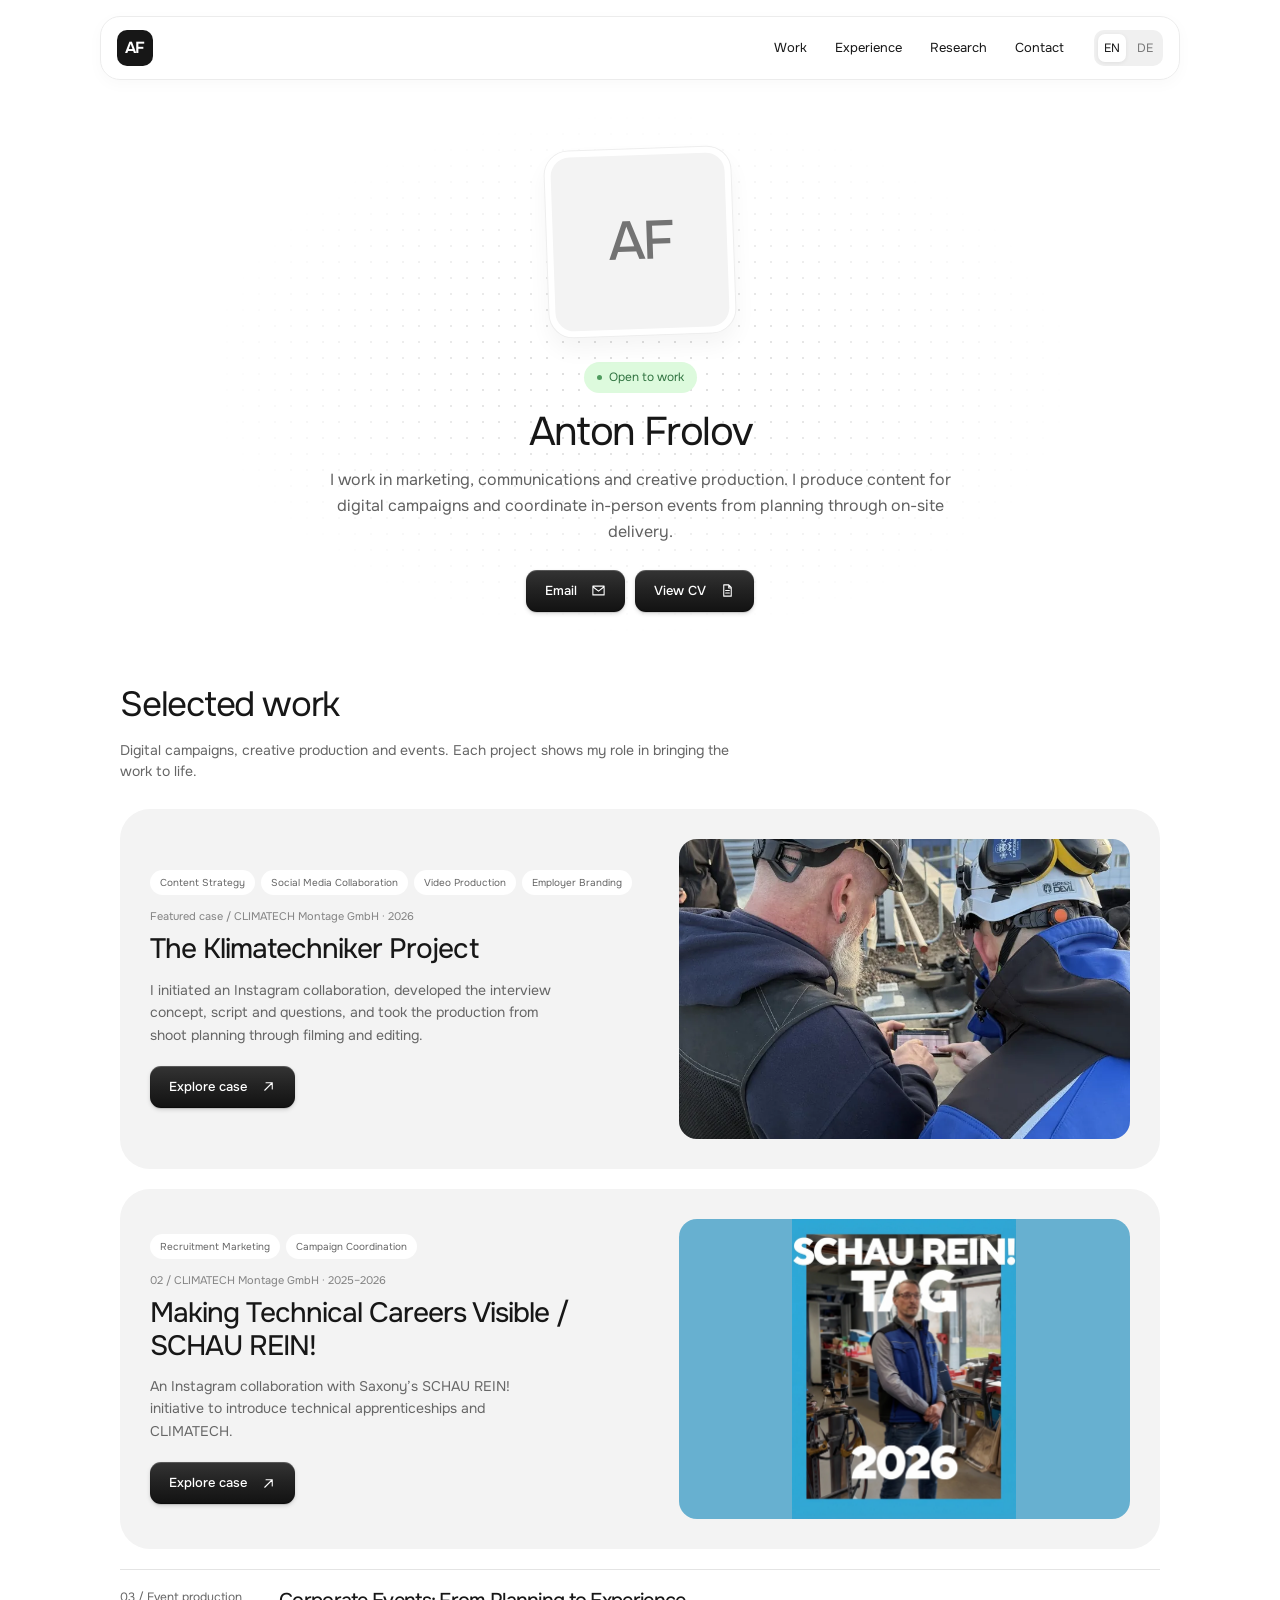
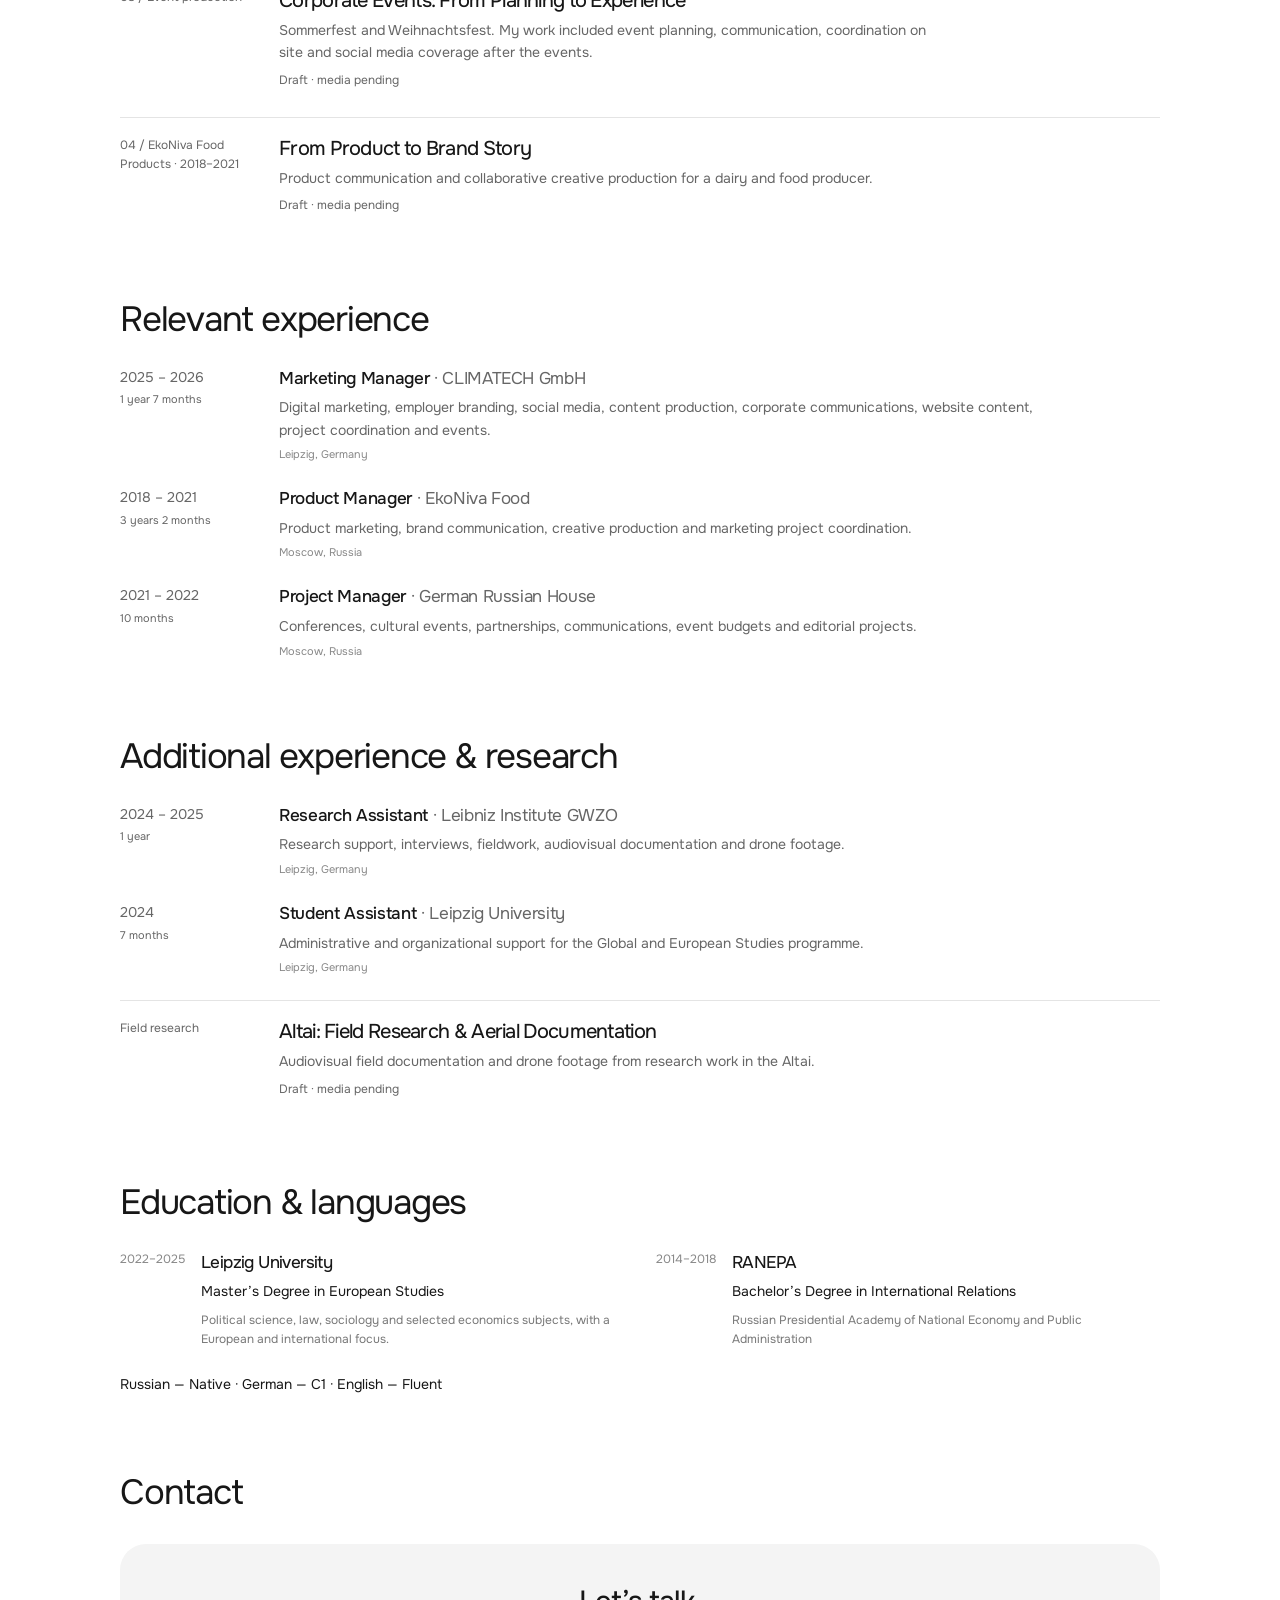
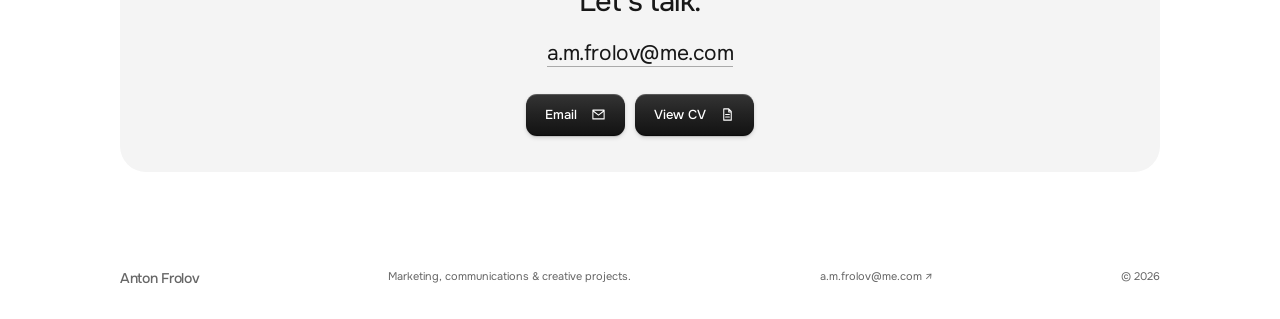
==== commit cdbc257f: "Complete Berlin Klimatechniker case study and trainee still" ====
--- a/index.html
+++ b/index.html
@@ -1,4 +1,4 @@
-<!doctype html><html lang="en"><head><meta charset="utf-8"><meta name="viewport" content="width=device-width,initial-scale=1"><title>Anton Frolov — Marketing &amp; Creative Production</title><meta name="description" content="Anton Frolov’s portfolio in marketing, communications and creative production, from digital campaigns and social video to in-person event production."><link rel="canonical" href="https://antonfrolov.de/"><link rel="alternate" hreflang="en" href="https://antonfrolov.de/"><link rel="alternate" hreflang="de" href="https://antonfrolov.de/de.html"><link rel="alternate" hreflang="x-default" href="https://antonfrolov.de/"><meta property="og:url" content="https://antonfrolov.de/"><meta property="og:title" content="Anton Frolov — Marketing &amp; Creative Production"><meta property="og:description" content="Anton Frolov’s portfolio in marketing, communications and creative production, from digital campaigns and social video to in-person event production."><meta property="og:type" content="website"><meta property="og:image" content="https://antonfrolov.de/social-preview.png"><meta name="twitter:card" content="summary_large_image"><meta name="theme-color" content="#ffffff"><link rel="icon" href="/favicon.svg" type="image/svg+xml"><link rel="stylesheet" href="/style.css?v=6631f91f88b2"><link rel="stylesheet" href="/editorial.css?v=c673f1d88151"><script src="/site.js?v=295cc2049133" defer></script></head><body><a class="skip" href="#main">Skip to content</a><header class="site-header"><a class="wordmark" href="/" aria-label="Anton Frolov">AF</a><button class="menu-toggle" aria-expanded="false" aria-controls="navigation">Menu +</button><nav id="navigation" aria-label="Menu"><a href="/#work">Work</a><a href="/#experience">Experience</a><a href="/#research">Research</a><a href="/#contact">Contact</a></nav><div class="language"><a lang="en" href="/" aria-current="page">EN</a><span>/</span><a lang="de" href="/de.html" >DE</a></div></header><main id="main">
+<!doctype html><html lang="en"><head><meta charset="utf-8"><meta name="viewport" content="width=device-width,initial-scale=1"><title>Anton Frolov — Marketing &amp; Creative Production</title><meta name="description" content="Anton Frolov’s portfolio in marketing, communications and creative production, from digital campaigns and social video to in-person event production."><link rel="canonical" href="https://antonfrolov.de/"><link rel="alternate" hreflang="en" href="https://antonfrolov.de/"><link rel="alternate" hreflang="de" href="https://antonfrolov.de/de.html"><link rel="alternate" hreflang="x-default" href="https://antonfrolov.de/"><meta property="og:url" content="https://antonfrolov.de/"><meta property="og:title" content="Anton Frolov — Marketing &amp; Creative Production"><meta property="og:description" content="Anton Frolov’s portfolio in marketing, communications and creative production, from digital campaigns and social video to in-person event production."><meta property="og:type" content="website"><meta property="og:image" content="https://antonfrolov.de/social-preview.png"><meta name="twitter:card" content="summary_large_image"><meta name="theme-color" content="#ffffff"><link rel="icon" href="/favicon.svg" type="image/svg+xml"><link rel="stylesheet" href="/style.css?v=6631f91f88b2"><link rel="stylesheet" href="/editorial.css?v=e65b26e37242"><script src="/site.js?v=295cc2049133" defer></script></head><body><a class="skip" href="#main">Skip to content</a><header class="site-header"><a class="wordmark" href="/" aria-label="Anton Frolov">AF</a><button class="menu-toggle" aria-expanded="false" aria-controls="navigation">Menu +</button><nav id="navigation" aria-label="Menu"><a href="/#work">Work</a><a href="/#experience">Experience</a><a href="/#research">Research</a><a href="/#contact">Contact</a></nav><div class="language"><a lang="en" href="/" aria-current="page">EN</a><span>/</span><a lang="de" href="/de.html" >DE</a></div></header><main id="main">
     <div class="light-home">
       <section class="intro" id="about" aria-labelledby="intro-title">
         <div class="intro-dots" aria-hidden="true"><canvas></canvas></div>
--- a/editorial.css
+++ b/editorial.css
@@ -122,7 +122,7 @@
 .case-card-copy > p:not(.tags):not(.case-organization) { max-width: 410px; margin: 0 0 20px; color: #666; font-size: 14px; line-height: 1.6; }
 .case-card-visual { display: block; min-width: 0; overflow: hidden; border-radius: 18px; }
 .case-card-visual img { display: block; width: 100%; height: 300px; object-fit: cover; transition: transform .3s ease; }
-.case-card-1 img { object-position: center 80%; }
+.case-card-1 img { object-position: center 64%; }
 .case-card-2 img { object-fit: contain; background: #67b0d0; }
 .case-card-visual:hover img { transform: scale(1.015); }
 .case-placeholder { display: flex; flex-direction: column; justify-content: center; align-items: flex-start; gap: 18px; min-height: 300px; padding: 28px; background: #e7e7e7; color: #656565; }
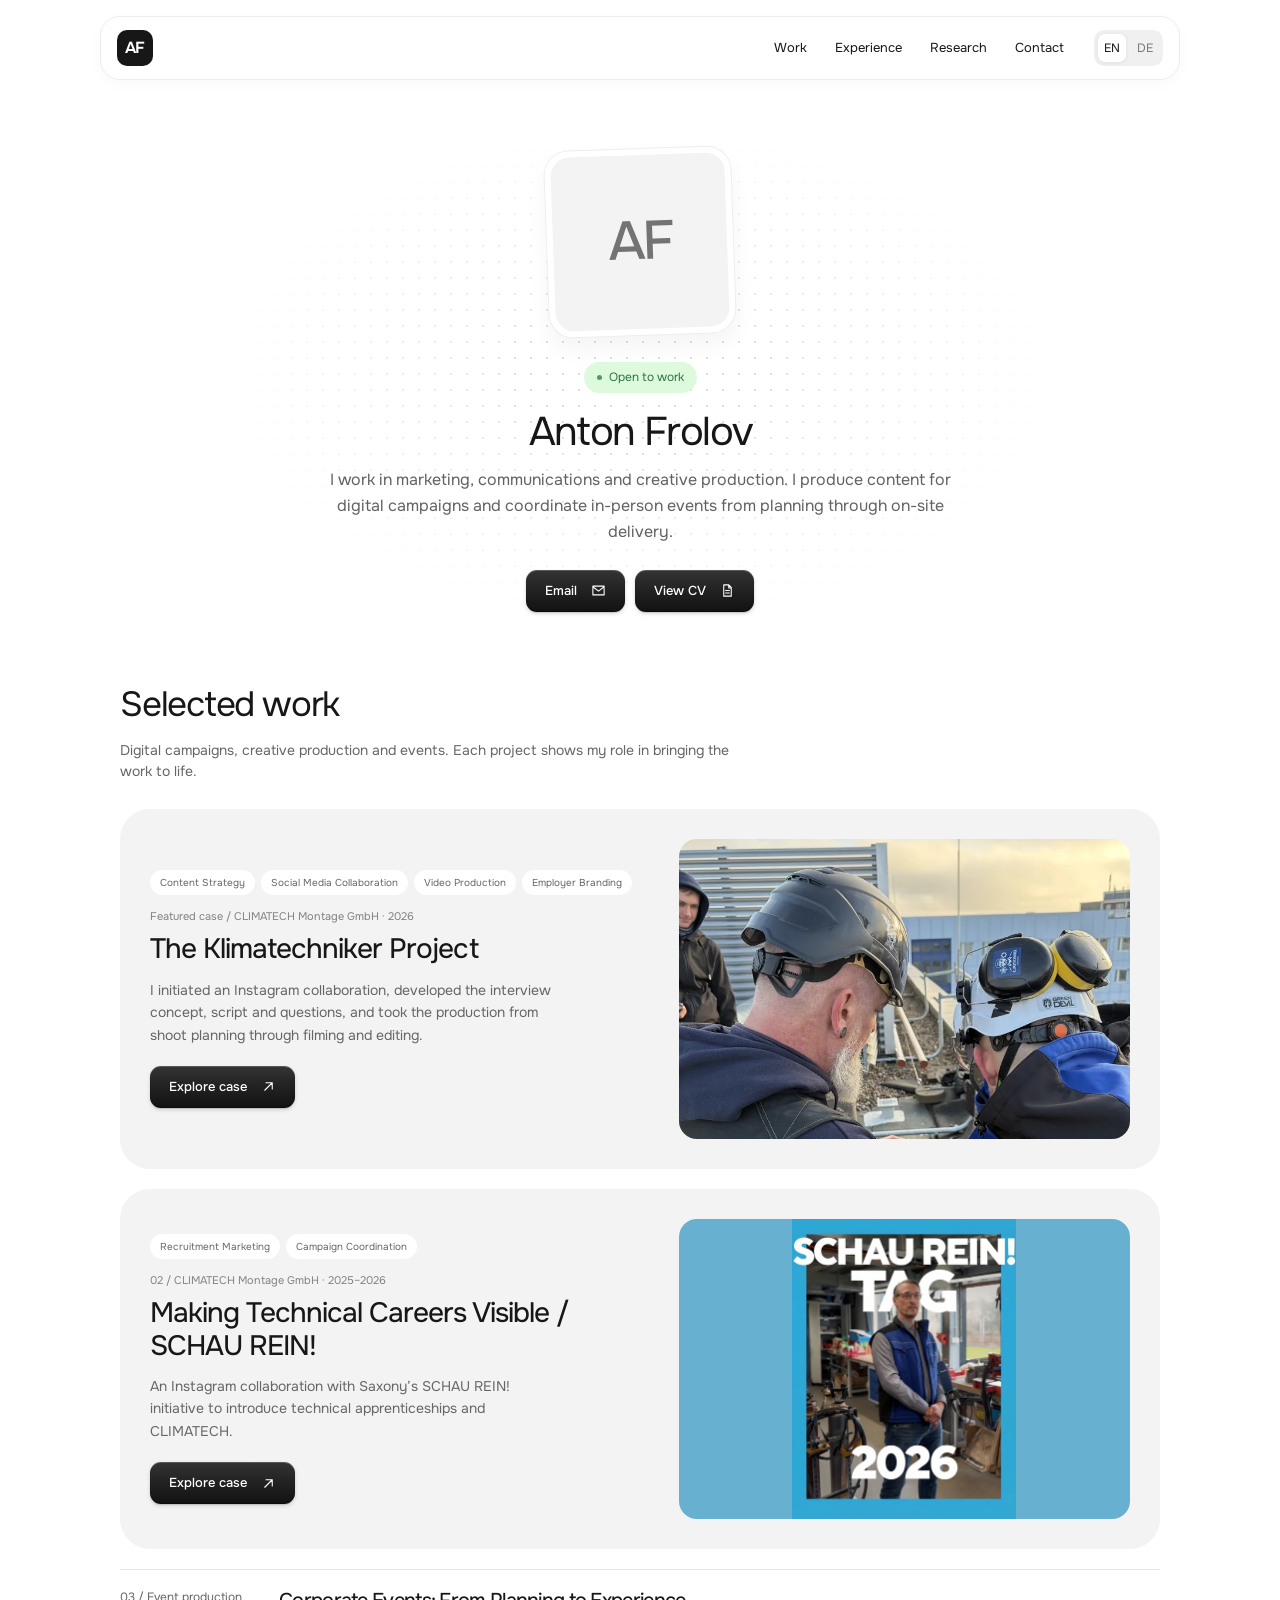
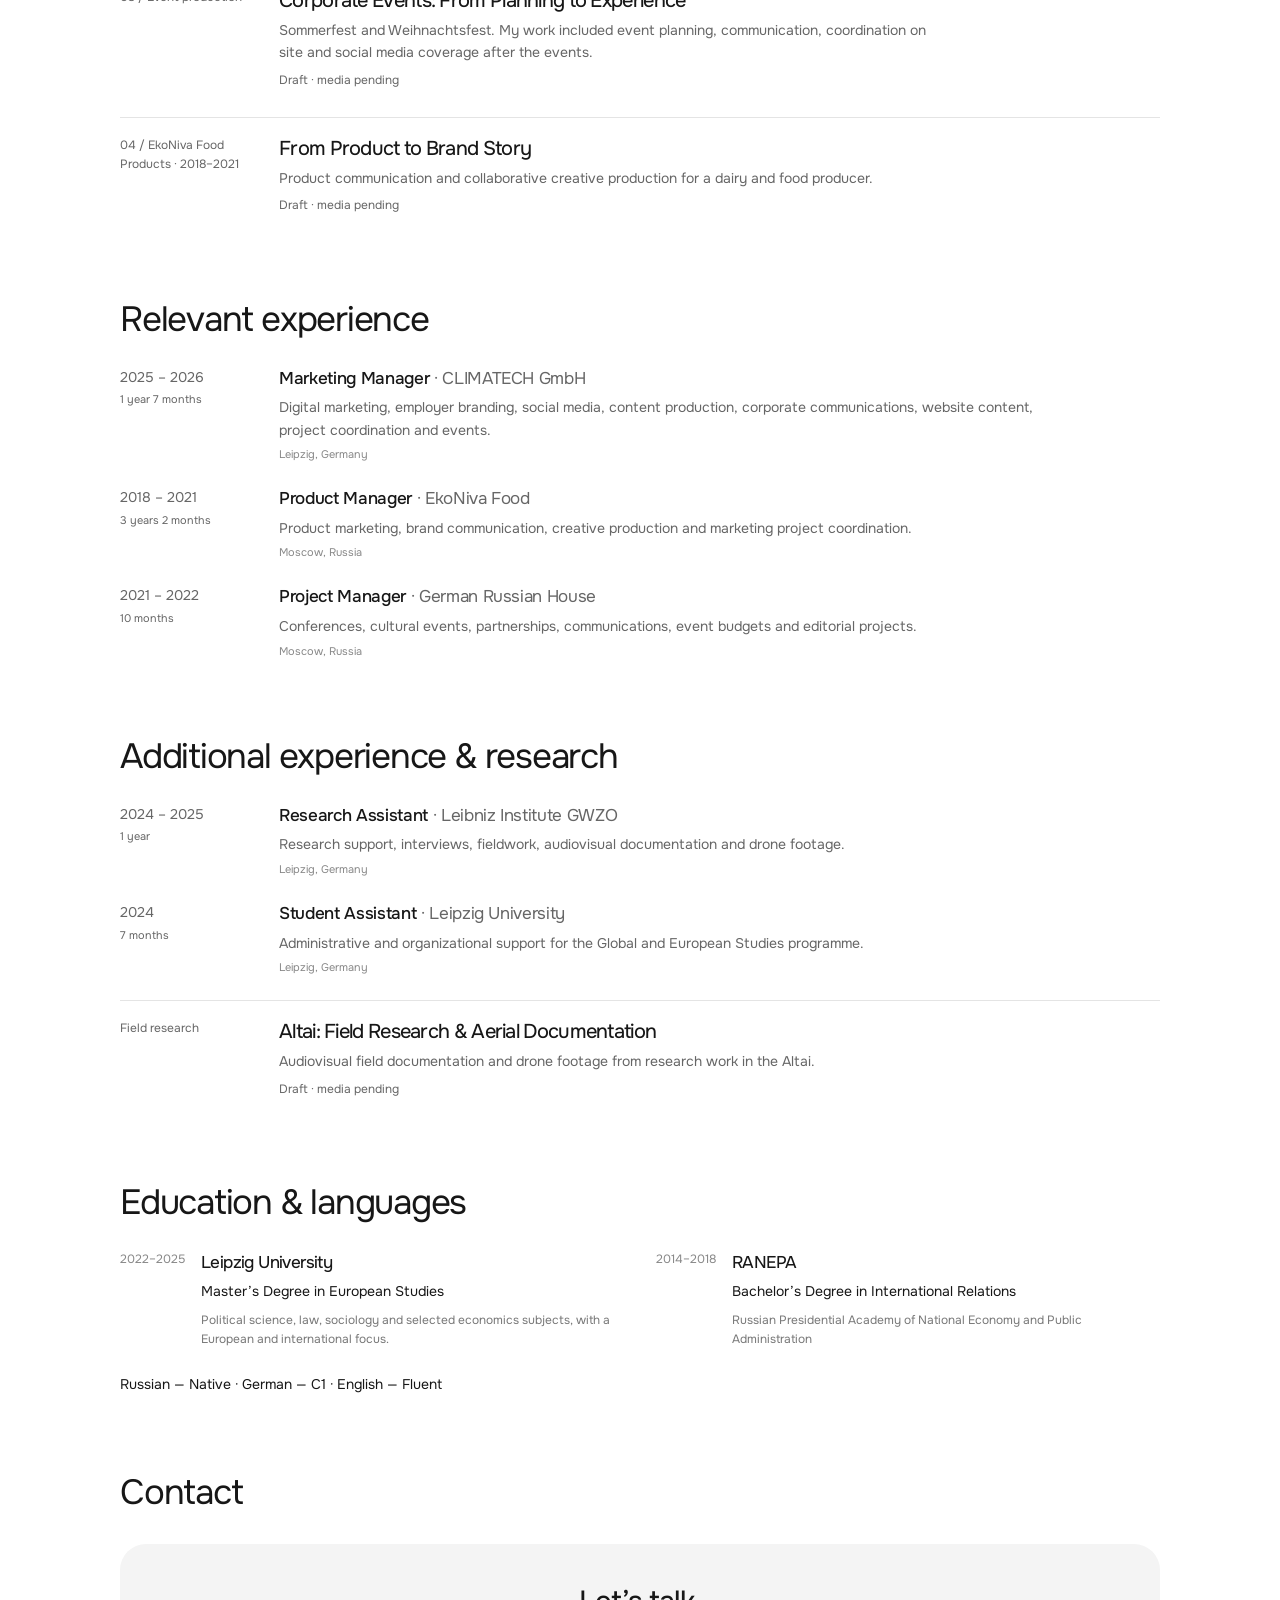
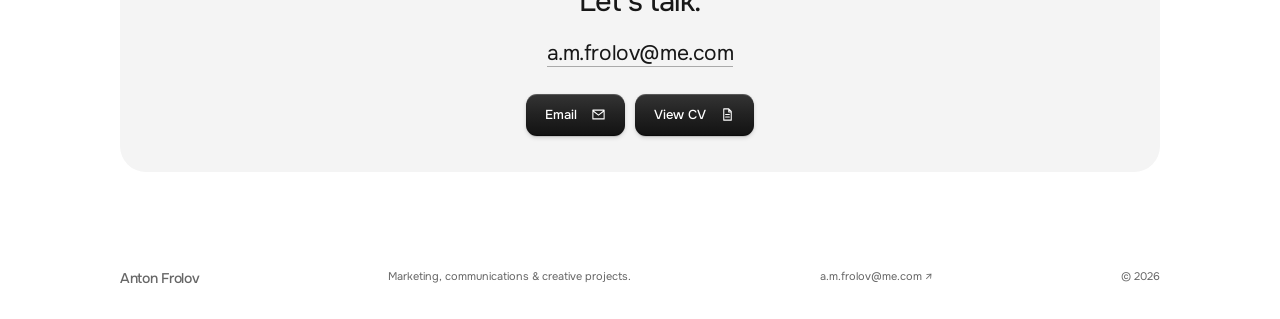
==== commit 3c77a7d2: "Reframe Klimatechniker homepage card around the technicians" ====
--- a/index.html
+++ b/index.html
@@ -1,4 +1,4 @@
-<!doctype html><html lang="en"><head><meta charset="utf-8"><meta name="viewport" content="width=device-width,initial-scale=1"><title>Anton Frolov — Marketing &amp; Creative Production</title><meta name="description" content="Anton Frolov’s portfolio in marketing, communications and creative production, from digital campaigns and social video to in-person event production."><link rel="canonical" href="https://antonfrolov.de/"><link rel="alternate" hreflang="en" href="https://antonfrolov.de/"><link rel="alternate" hreflang="de" href="https://antonfrolov.de/de.html"><link rel="alternate" hreflang="x-default" href="https://antonfrolov.de/"><meta property="og:url" content="https://antonfrolov.de/"><meta property="og:title" content="Anton Frolov — Marketing &amp; Creative Production"><meta property="og:description" content="Anton Frolov’s portfolio in marketing, communications and creative production, from digital campaigns and social video to in-person event production."><meta property="og:type" content="website"><meta property="og:image" content="https://antonfrolov.de/social-preview.png"><meta name="twitter:card" content="summary_large_image"><meta name="theme-color" content="#ffffff"><link rel="icon" href="/favicon.svg" type="image/svg+xml"><link rel="stylesheet" href="/style.css?v=6631f91f88b2"><link rel="stylesheet" href="/editorial.css?v=e65b26e37242"><script src="/site.js?v=295cc2049133" defer></script></head><body><a class="skip" href="#main">Skip to content</a><header class="site-header"><a class="wordmark" href="/" aria-label="Anton Frolov">AF</a><button class="menu-toggle" aria-expanded="false" aria-controls="navigation">Menu +</button><nav id="navigation" aria-label="Menu"><a href="/#work">Work</a><a href="/#experience">Experience</a><a href="/#research">Research</a><a href="/#contact">Contact</a></nav><div class="language"><a lang="en" href="/" aria-current="page">EN</a><span>/</span><a lang="de" href="/de.html" >DE</a></div></header><main id="main">
+<!doctype html><html lang="en"><head><meta charset="utf-8"><meta name="viewport" content="width=device-width,initial-scale=1"><title>Anton Frolov — Marketing &amp; Creative Production</title><meta name="description" content="Anton Frolov’s portfolio in marketing, communications and creative production, from digital campaigns and social video to in-person event production."><link rel="canonical" href="https://antonfrolov.de/"><link rel="alternate" hreflang="en" href="https://antonfrolov.de/"><link rel="alternate" hreflang="de" href="https://antonfrolov.de/de.html"><link rel="alternate" hreflang="x-default" href="https://antonfrolov.de/"><meta property="og:url" content="https://antonfrolov.de/"><meta property="og:title" content="Anton Frolov — Marketing &amp; Creative Production"><meta property="og:description" content="Anton Frolov’s portfolio in marketing, communications and creative production, from digital campaigns and social video to in-person event production."><meta property="og:type" content="website"><meta property="og:image" content="https://antonfrolov.de/social-preview.png"><meta name="twitter:card" content="summary_large_image"><meta name="theme-color" content="#ffffff"><link rel="icon" href="/favicon.svg" type="image/svg+xml"><link rel="stylesheet" href="/style.css?v=6631f91f88b2"><link rel="stylesheet" href="/editorial.css?v=636067bd79ef"><script src="/site.js?v=295cc2049133" defer></script></head><body><a class="skip" href="#main">Skip to content</a><header class="site-header"><a class="wordmark" href="/" aria-label="Anton Frolov">AF</a><button class="menu-toggle" aria-expanded="false" aria-controls="navigation">Menu +</button><nav id="navigation" aria-label="Menu"><a href="/#work">Work</a><a href="/#experience">Experience</a><a href="/#research">Research</a><a href="/#contact">Contact</a></nav><div class="language"><a lang="en" href="/" aria-current="page">EN</a><span>/</span><a lang="de" href="/de.html" >DE</a></div></header><main id="main">
     <div class="light-home">
       <section class="intro" id="about" aria-labelledby="intro-title">
         <div class="intro-dots" aria-hidden="true"><canvas></canvas></div>
--- a/editorial.css
+++ b/editorial.css
@@ -122,7 +122,7 @@
 .case-card-copy > p:not(.tags):not(.case-organization) { max-width: 410px; margin: 0 0 20px; color: #666; font-size: 14px; line-height: 1.6; }
 .case-card-visual { display: block; min-width: 0; overflow: hidden; border-radius: 18px; }
 .case-card-visual img { display: block; width: 100%; height: 300px; object-fit: cover; transition: transform .3s ease; }
-.case-card-1 img { object-position: center 64%; }
+.case-card-1 img { object-position: center 26%; }
 .case-card-2 img { object-fit: contain; background: #67b0d0; }
 .case-card-visual:hover img { transform: scale(1.015); }
 .case-placeholder { display: flex; flex-direction: column; justify-content: center; align-items: flex-start; gap: 18px; min-height: 300px; padding: 28px; background: #e7e7e7; color: #656565; }
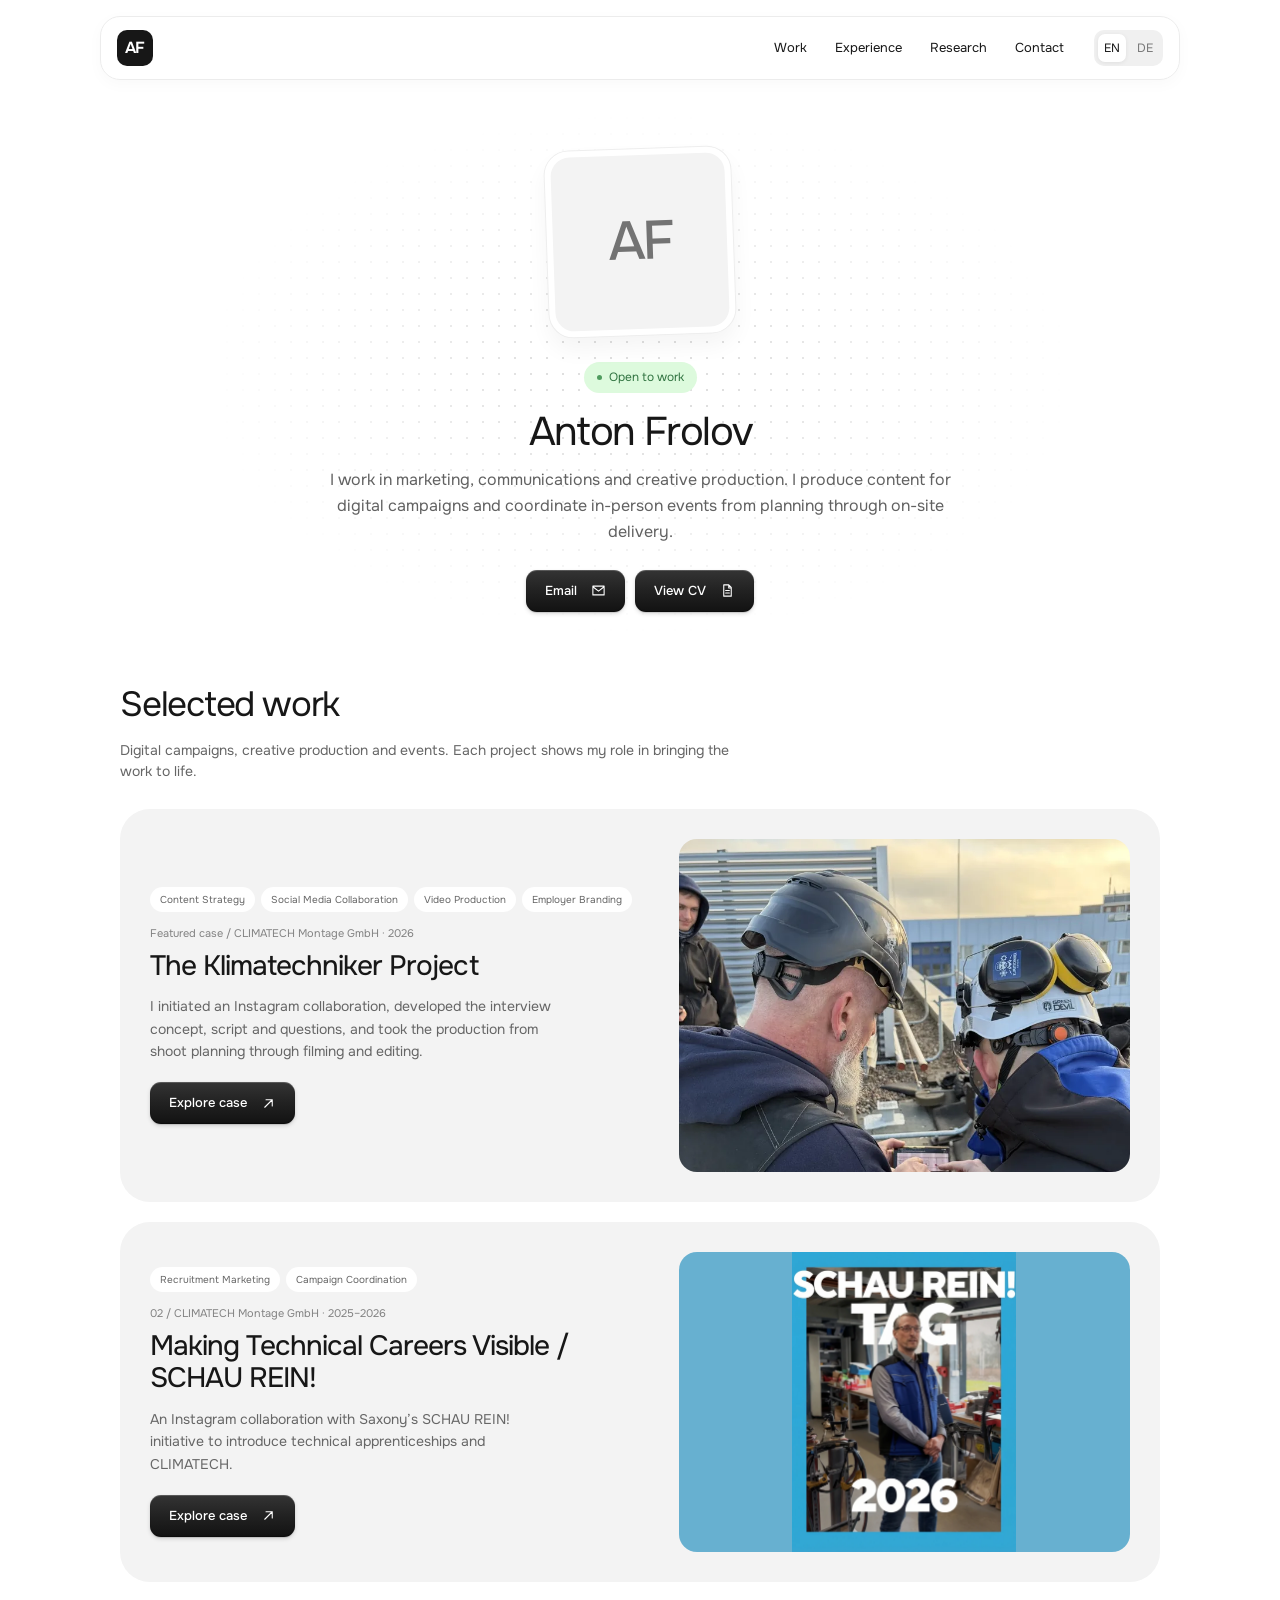
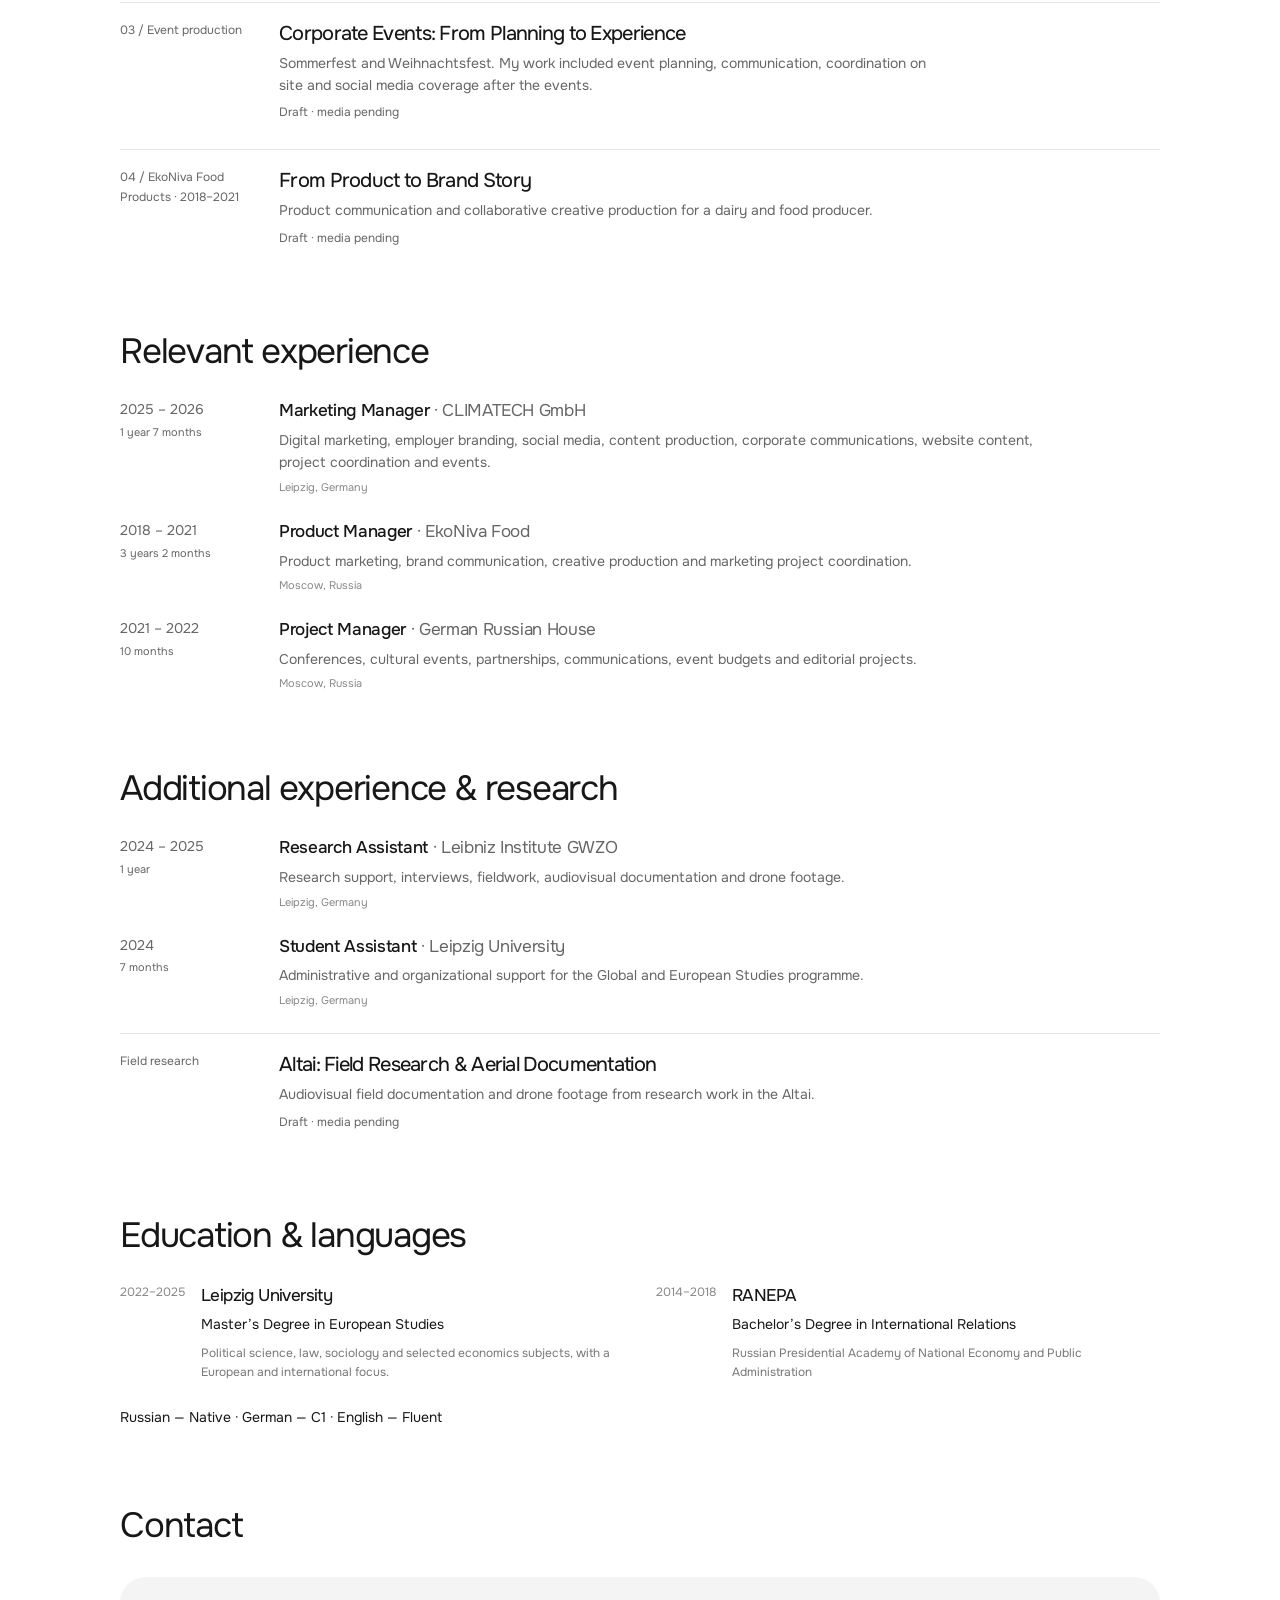
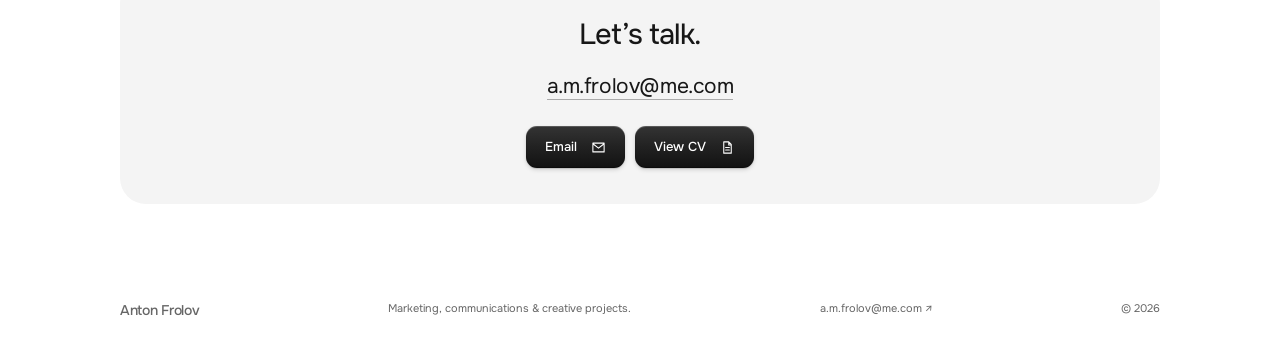
==== commit 28291636: "Expand Klimatechniker hero and match the card crop guide" ====
--- a/index.html
+++ b/index.html
@@ -1,4 +1,4 @@
-<!doctype html><html lang="en"><head><meta charset="utf-8"><meta name="viewport" content="width=device-width,initial-scale=1"><title>Anton Frolov — Marketing &amp; Creative Production</title><meta name="description" content="Anton Frolov’s portfolio in marketing, communications and creative production, from digital campaigns and social video to in-person event production."><link rel="canonical" href="https://antonfrolov.de/"><link rel="alternate" hreflang="en" href="https://antonfrolov.de/"><link rel="alternate" hreflang="de" href="https://antonfrolov.de/de.html"><link rel="alternate" hreflang="x-default" href="https://antonfrolov.de/"><meta property="og:url" content="https://antonfrolov.de/"><meta property="og:title" content="Anton Frolov — Marketing &amp; Creative Production"><meta property="og:description" content="Anton Frolov’s portfolio in marketing, communications and creative production, from digital campaigns and social video to in-person event production."><meta property="og:type" content="website"><meta property="og:image" content="https://antonfrolov.de/social-preview.png"><meta name="twitter:card" content="summary_large_image"><meta name="theme-color" content="#ffffff"><link rel="icon" href="/favicon.svg" type="image/svg+xml"><link rel="stylesheet" href="/style.css?v=6631f91f88b2"><link rel="stylesheet" href="/editorial.css?v=636067bd79ef"><script src="/site.js?v=295cc2049133" defer></script></head><body><a class="skip" href="#main">Skip to content</a><header class="site-header"><a class="wordmark" href="/" aria-label="Anton Frolov">AF</a><button class="menu-toggle" aria-expanded="false" aria-controls="navigation">Menu +</button><nav id="navigation" aria-label="Menu"><a href="/#work">Work</a><a href="/#experience">Experience</a><a href="/#research">Research</a><a href="/#contact">Contact</a></nav><div class="language"><a lang="en" href="/" aria-current="page">EN</a><span>/</span><a lang="de" href="/de.html" >DE</a></div></header><main id="main">
+<!doctype html><html lang="en"><head><meta charset="utf-8"><meta name="viewport" content="width=device-width,initial-scale=1"><title>Anton Frolov — Marketing &amp; Creative Production</title><meta name="description" content="Anton Frolov’s portfolio in marketing, communications and creative production, from digital campaigns and social video to in-person event production."><link rel="canonical" href="https://antonfrolov.de/"><link rel="alternate" hreflang="en" href="https://antonfrolov.de/"><link rel="alternate" hreflang="de" href="https://antonfrolov.de/de.html"><link rel="alternate" hreflang="x-default" href="https://antonfrolov.de/"><meta property="og:url" content="https://antonfrolov.de/"><meta property="og:title" content="Anton Frolov — Marketing &amp; Creative Production"><meta property="og:description" content="Anton Frolov’s portfolio in marketing, communications and creative production, from digital campaigns and social video to in-person event production."><meta property="og:type" content="website"><meta property="og:image" content="https://antonfrolov.de/social-preview.png"><meta name="twitter:card" content="summary_large_image"><meta name="theme-color" content="#ffffff"><link rel="icon" href="/favicon.svg" type="image/svg+xml"><link rel="stylesheet" href="/style.css?v=6631f91f88b2"><link rel="stylesheet" href="/editorial.css?v=8d6d3f4f198a"><script src="/site.js?v=295cc2049133" defer></script></head><body><a class="skip" href="#main">Skip to content</a><header class="site-header"><a class="wordmark" href="/" aria-label="Anton Frolov">AF</a><button class="menu-toggle" aria-expanded="false" aria-controls="navigation">Menu +</button><nav id="navigation" aria-label="Menu"><a href="/#work">Work</a><a href="/#experience">Experience</a><a href="/#research">Research</a><a href="/#contact">Contact</a></nav><div class="language"><a lang="en" href="/" aria-current="page">EN</a><span>/</span><a lang="de" href="/de.html" >DE</a></div></header><main id="main">
     <div class="light-home">
       <section class="intro" id="about" aria-labelledby="intro-title">
         <div class="intro-dots" aria-hidden="true"><canvas></canvas></div>
--- a/editorial.css
+++ b/editorial.css
@@ -122,7 +122,12 @@
 .case-card-copy > p:not(.tags):not(.case-organization) { max-width: 410px; margin: 0 0 20px; color: #666; font-size: 14px; line-height: 1.6; }
 .case-card-visual { display: block; min-width: 0; overflow: hidden; border-radius: 18px; }
 .case-card-visual img { display: block; width: 100%; height: 300px; object-fit: cover; transition: transform .3s ease; }
-.case-card-1 img { object-position: center 26%; }
+/* Keep the guide’s lower edge and allow enough room above the helmet. */
+.case-card-1 .case-card-visual img {
+  height: auto;
+  aspect-ratio: 768 / 566;
+  object-position: center 28%;
+}
 .case-card-2 img { object-fit: contain; background: #67b0d0; }
 .case-card-visual:hover img { transform: scale(1.015); }
 .case-placeholder { display: flex; flex-direction: column; justify-content: center; align-items: flex-start; gap: 18px; min-height: 300px; padding: 28px; background: #e7e7e7; color: #656565; }
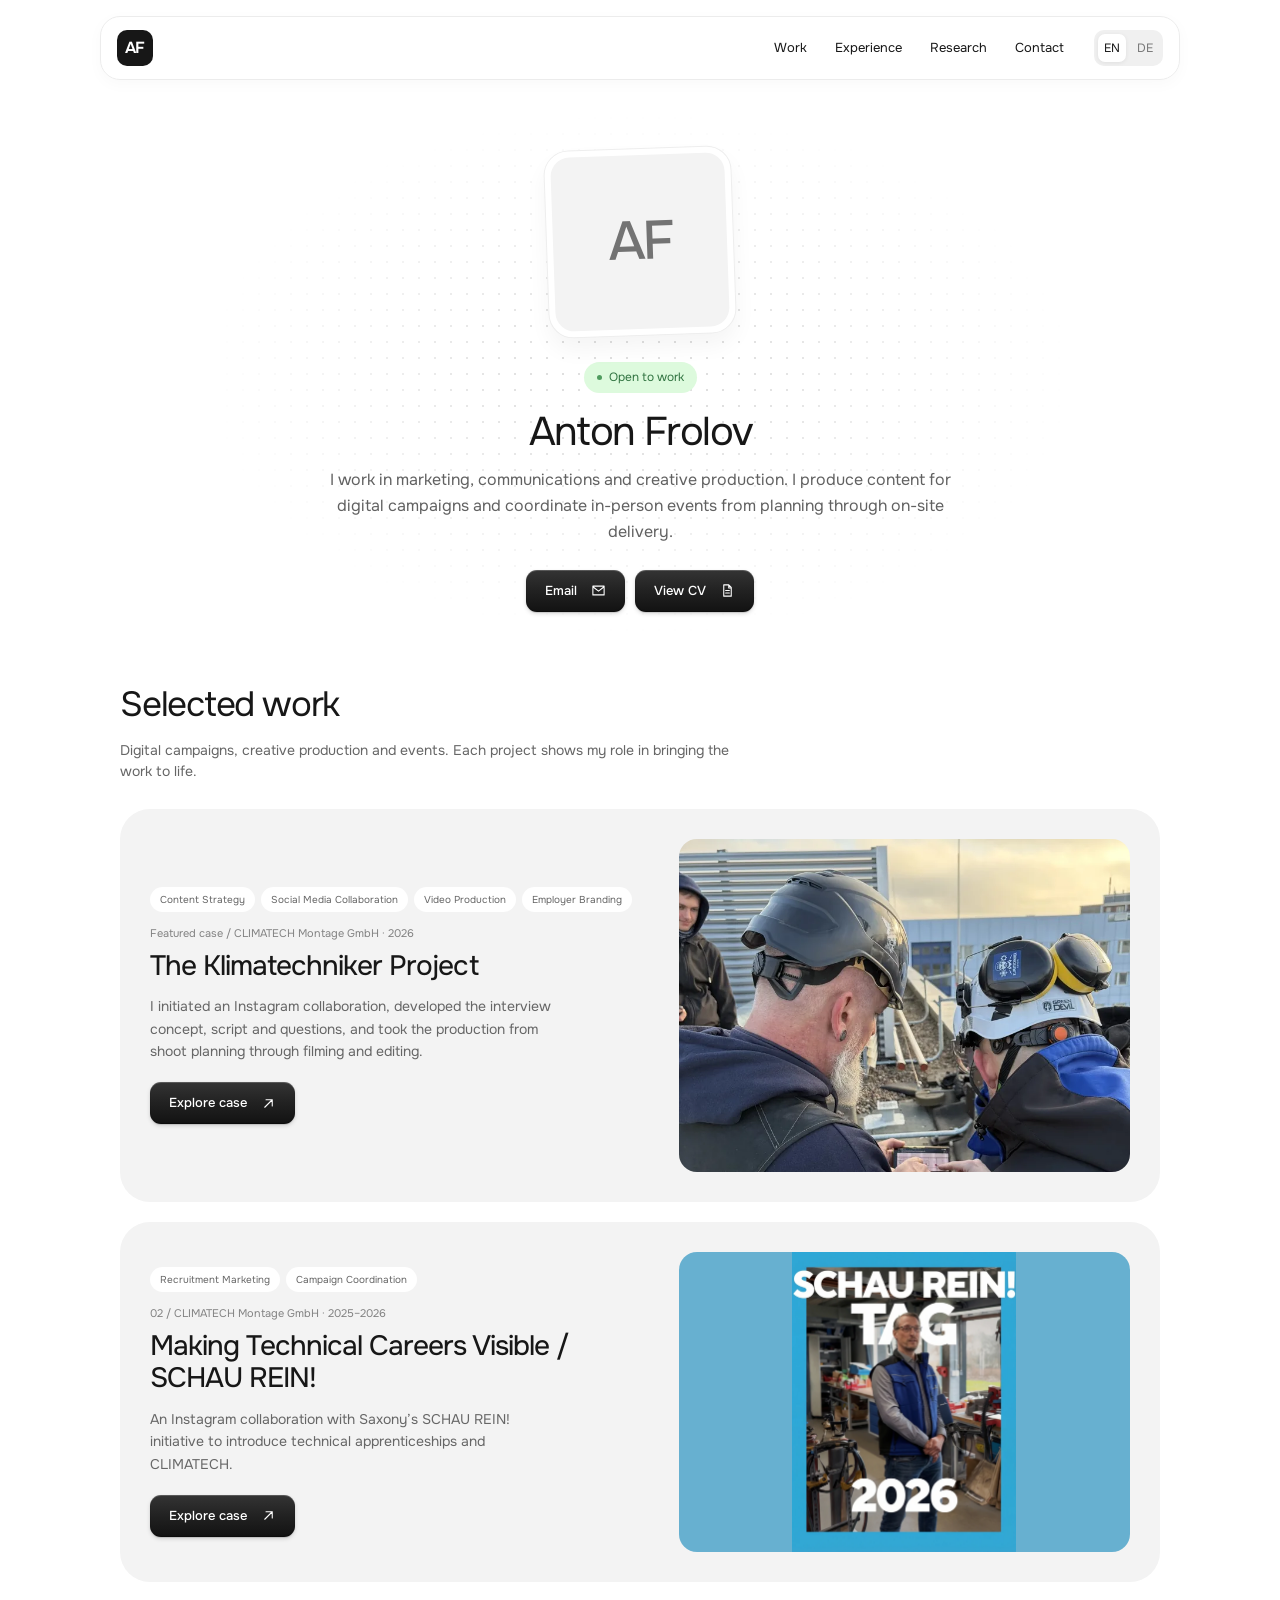
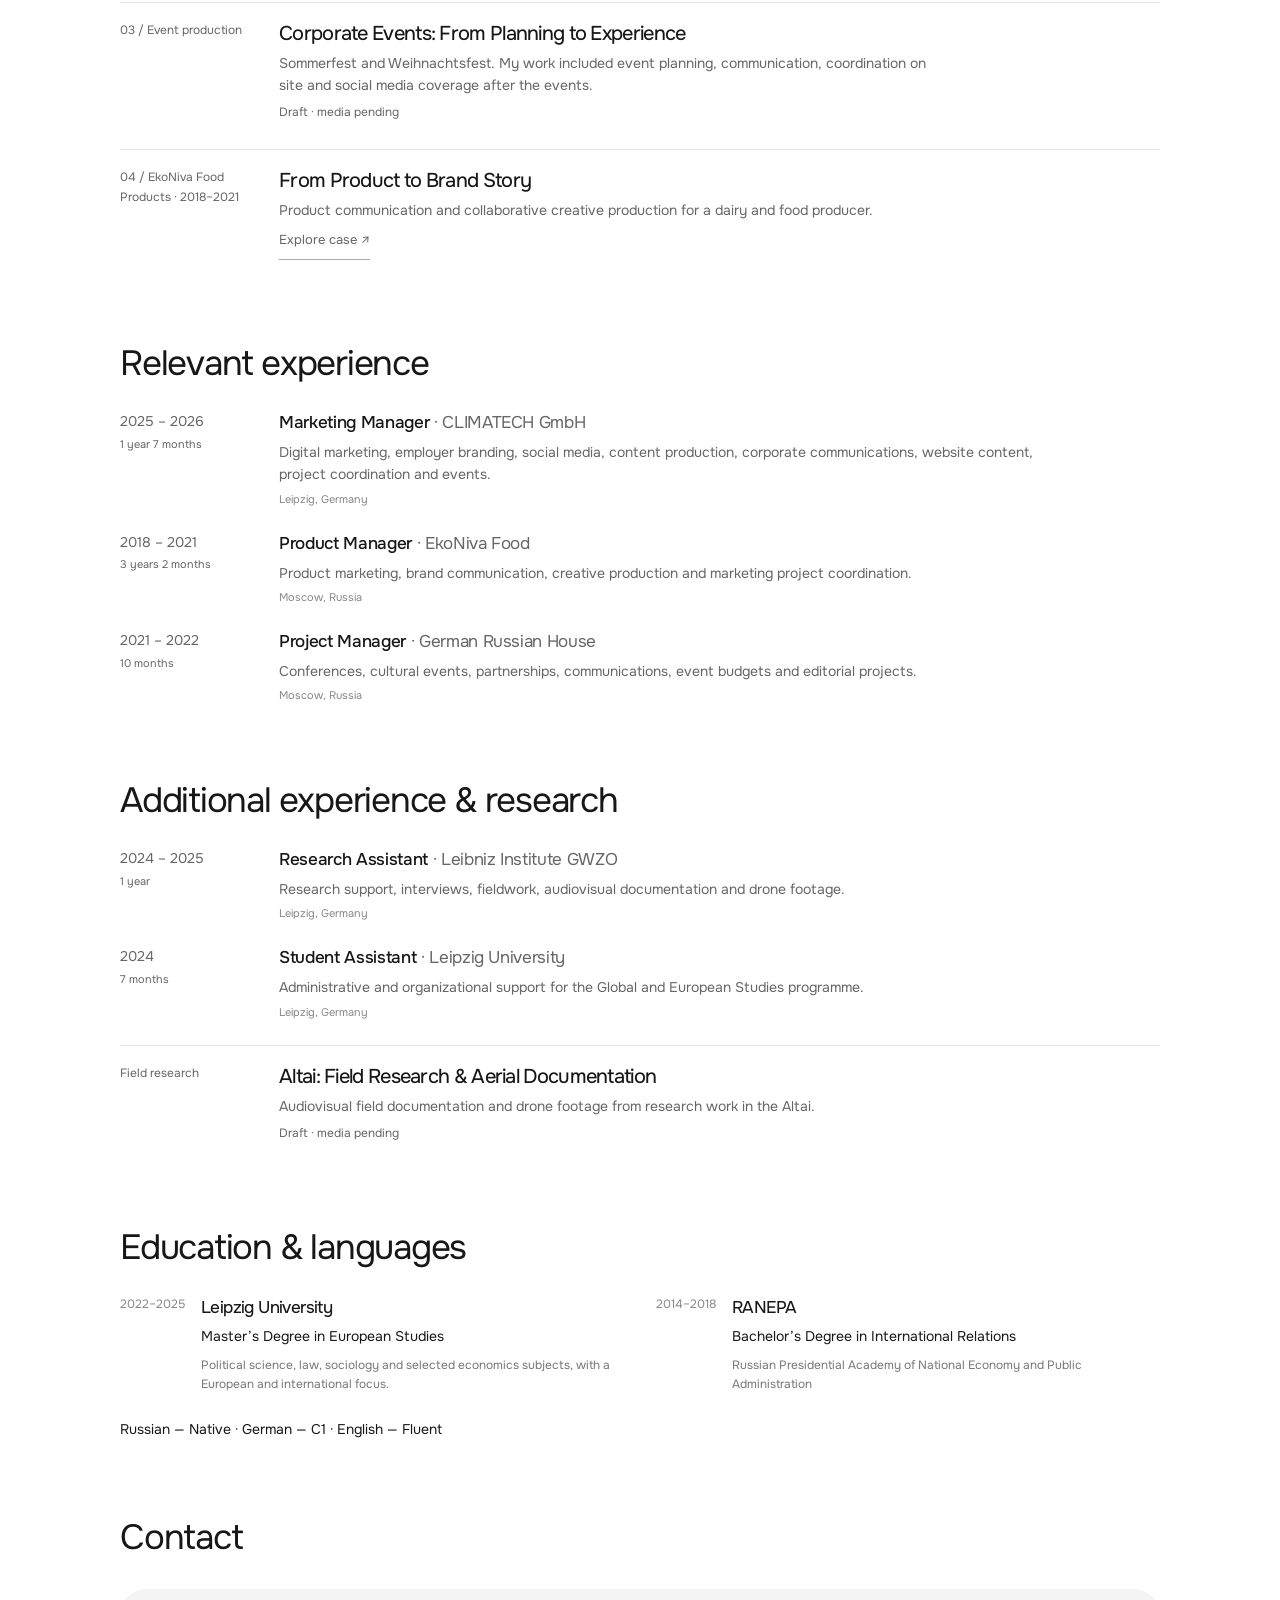
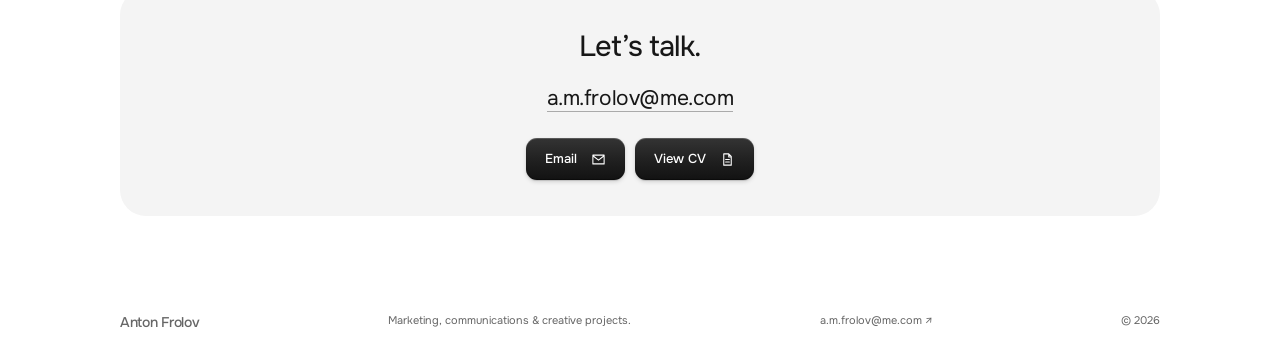
==== commit e9230b37: "Publish approved EkoNiva case with cleared production photographs" ====
--- a/index.html
+++ b/index.html
@@ -41,7 +41,7 @@
         <article class="project-draft">
           <div class="draft-meta">04 / EkoNiva Food Products · 2018–2021</div>
           <div><h3>From Product to Brand Story</h3><p>Product communication and collaborative creative production for a dairy and food producer.</p>
-            <p class="draft-status">Draft · media pending</p></div>
+            <p><a class="text-link" href="/product-to-brand.html">Explore case ↗</a></p></div>
         </article></div>
       </section>
       <section id="experience" class="home-section">
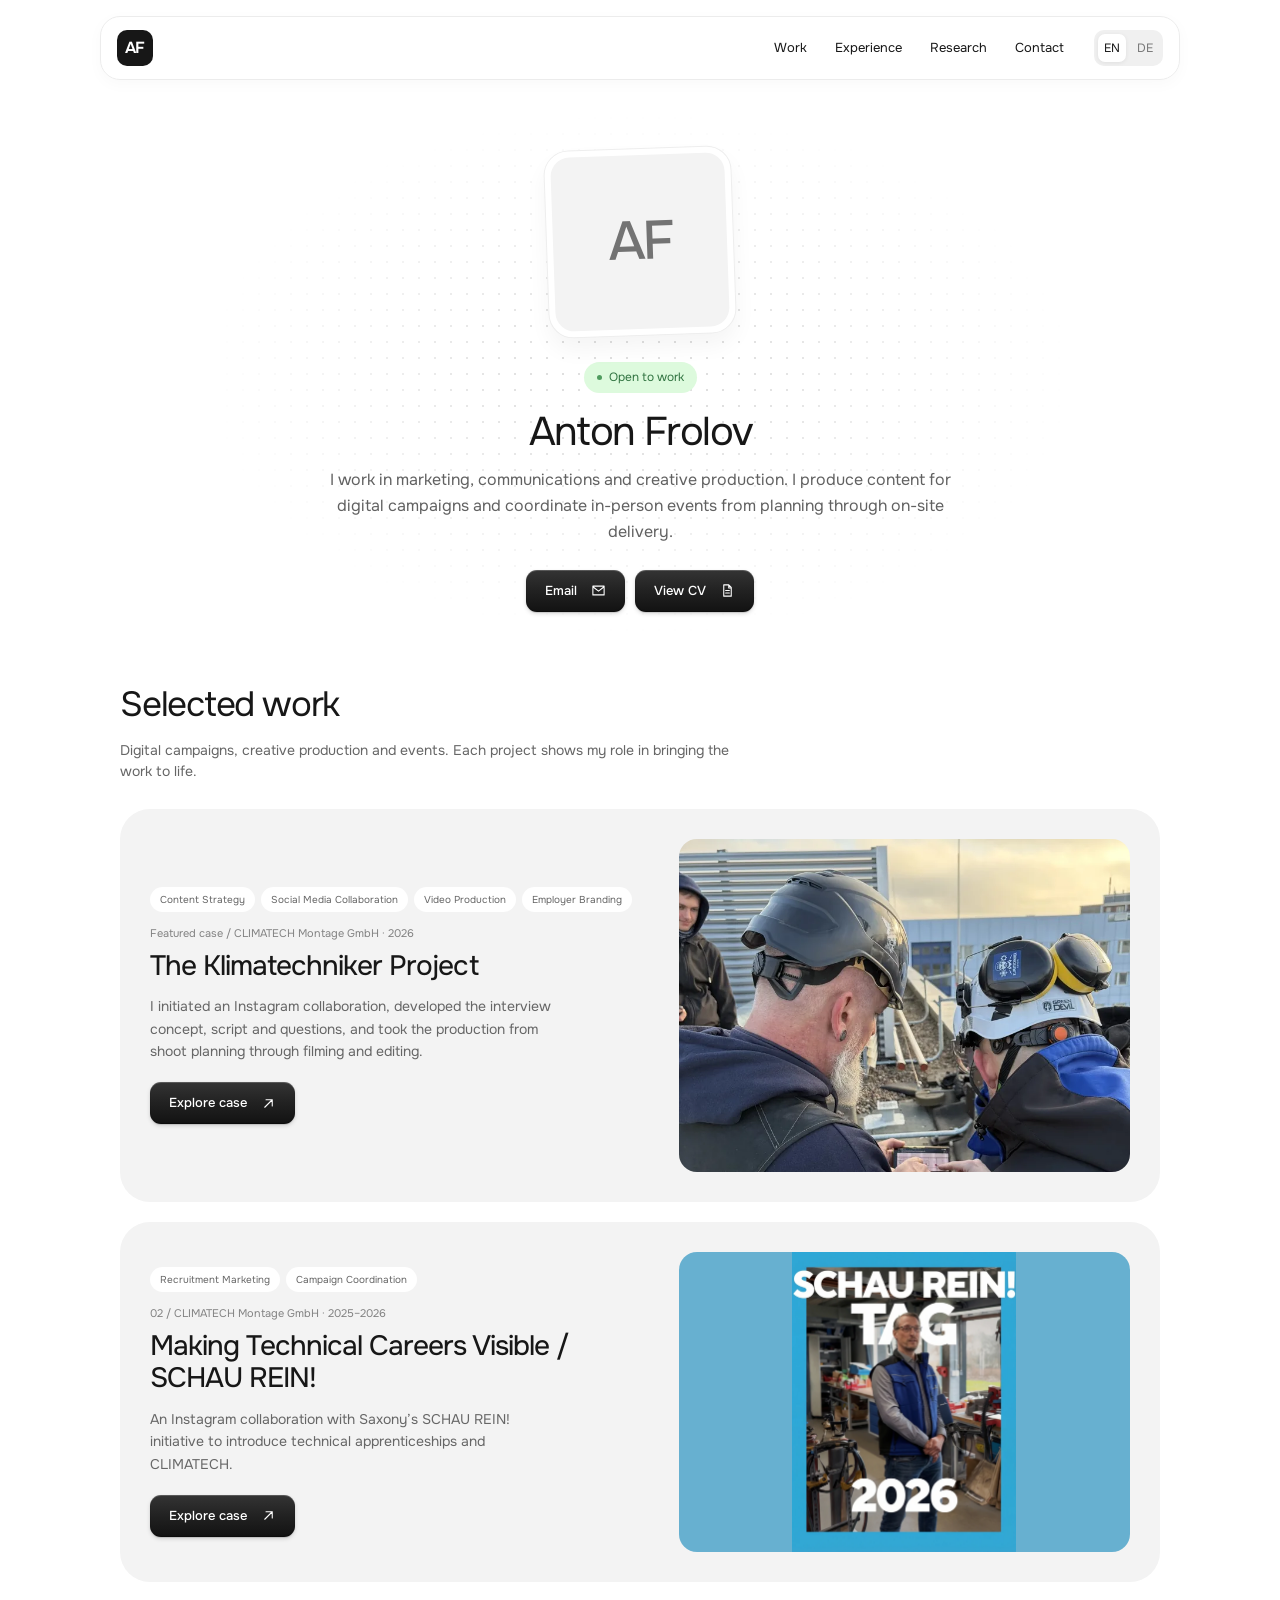
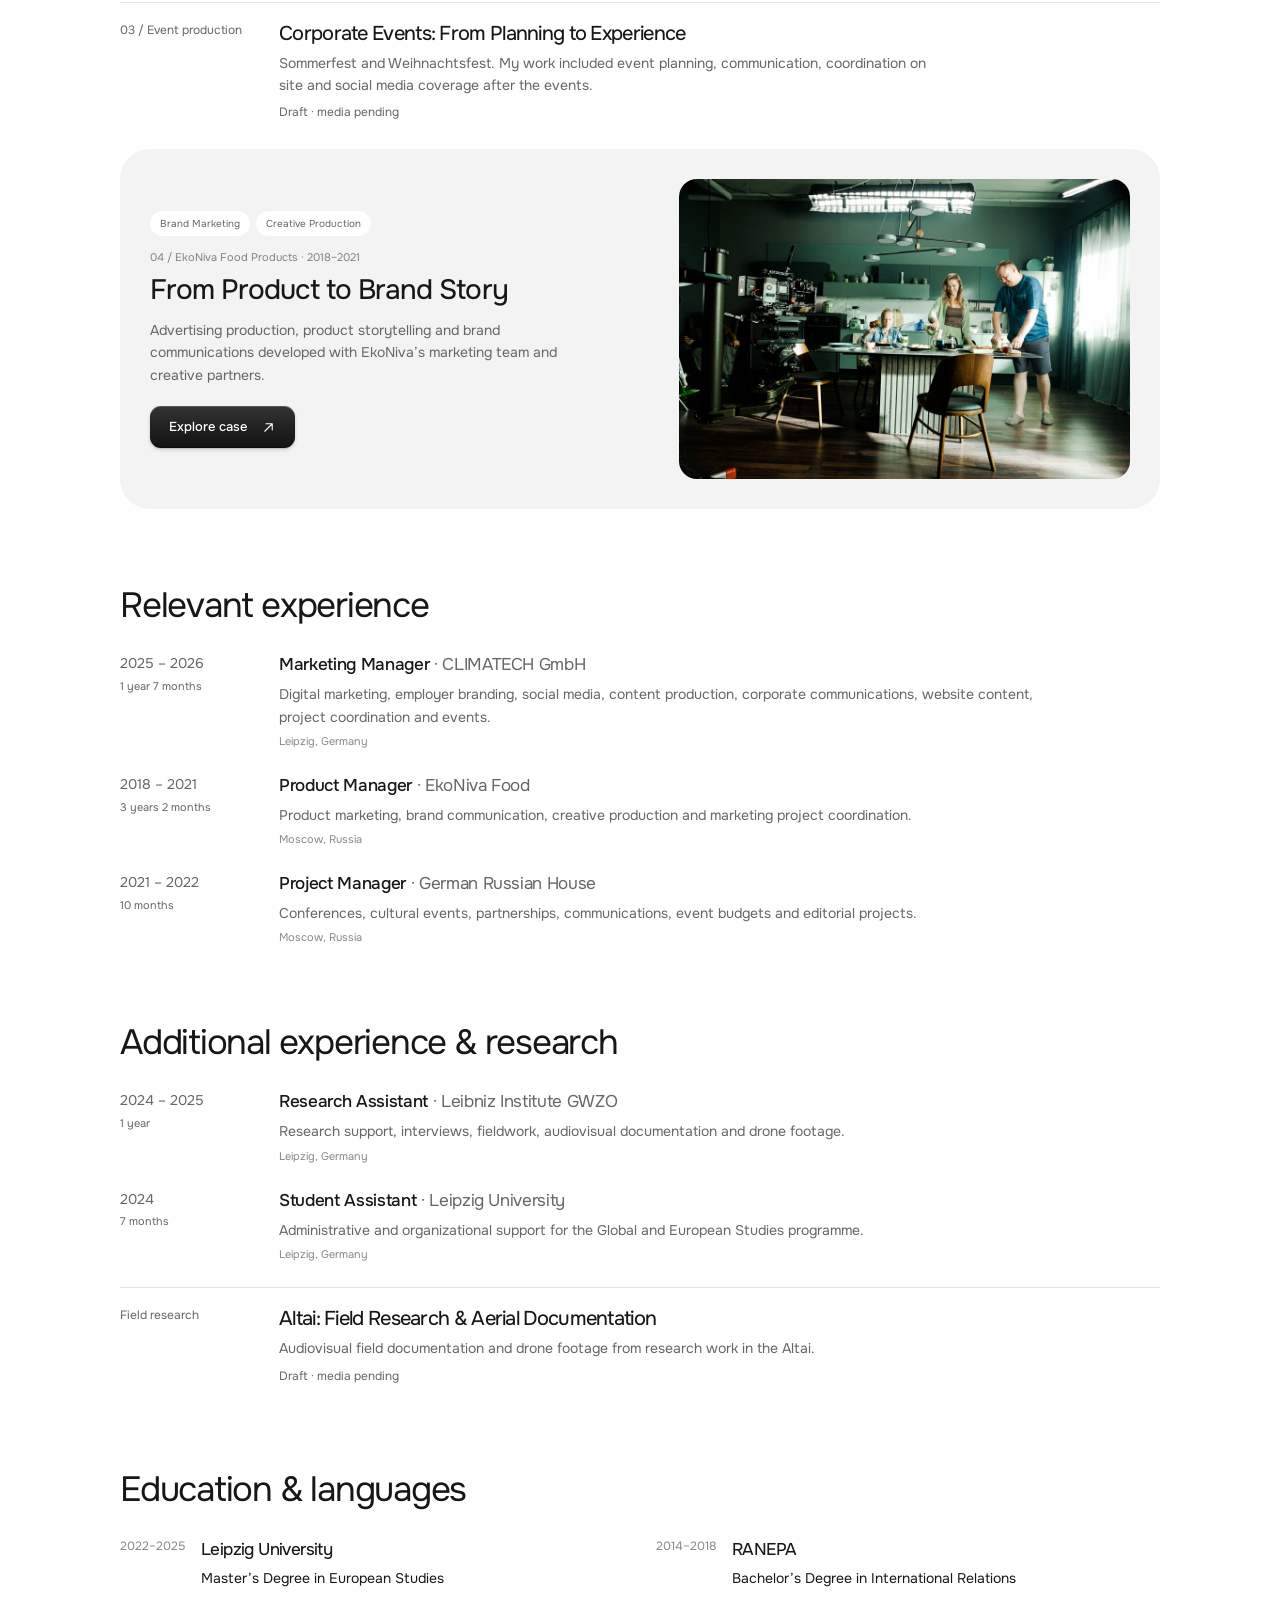
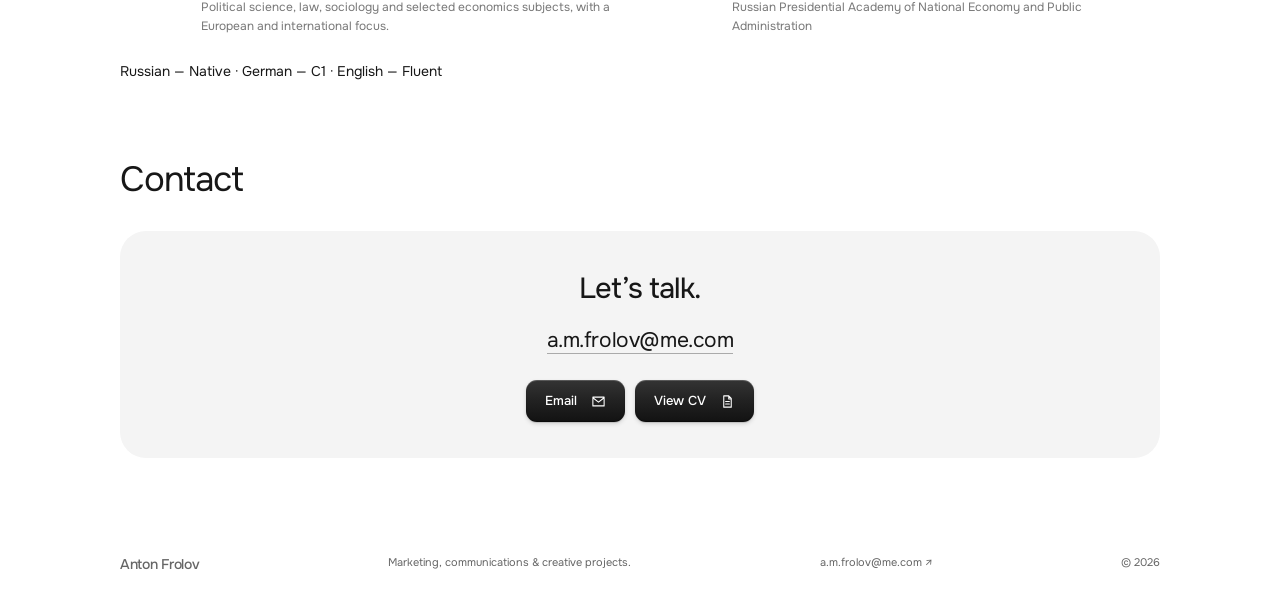
==== commit 4fad78ec: "Present EkoNiva as homepage project 04 visual card" ====
--- a/index.html
+++ b/index.html
@@ -38,10 +38,16 @@
           <div><h3>Corporate Events: From Planning to Experience</h3><p>Sommerfest and Weihnachtsfest. My work included event planning, communication, coordination on site and social media coverage after the events.</p>
             <p class="draft-status">Draft · media pending</p></div>
         </article>
-        <article class="project-draft">
-          <div class="draft-meta">04 / EkoNiva Food Products · 2018–2021</div>
-          <div><h3>From Product to Brand Story</h3><p>Product communication and collaborative creative production for a dairy and food producer.</p>
-            <p><a class="text-link" href="/product-to-brand.html">Explore case ↗</a></p></div>
+        <article class="case-card case-card-4">
+          <div class="case-card-copy"><p class="tags"><span>Brand Marketing</span><span>Creative Production</span></p>
+            <p class="case-organization">04 / EkoNiva Food Products · 2018–2021</p>
+            <h3><a href="/product-to-brand.html">From Product to Brand Story</a></h3><p>Advertising production, product storytelling and brand communications developed with EkoNiva’s marketing team and creative partners.</p>
+            <a class="button" href="/product-to-brand.html">Explore case <svg viewBox="0 0 24 24" fill="none" stroke="currentColor" stroke-width="1.7" stroke-linecap="round" stroke-linejoin="round" aria-hidden="true" focusable="false"><path d="M6 18L18 6 M8 6h10v10"/></svg></a>
+          </div>
+          <a class="case-card-visual" href="/product-to-brand.html" aria-label="From Product to Brand Story">
+            <img src="/media/ekoniva/production/kitchen-set-960.webp" srcset="/media/ekoniva/production/kitchen-set-480.webp 480w, /media/ekoniva/production/kitchen-set-960.webp 960w, /media/ekoniva/production/kitchen-set-1920.webp 1920w" sizes="(max-width: 700px) 90vw, 42vw" alt="Film camera beside a kitchen set with three people at a breakfast table."
+                 width="1920" height="1280" loading="lazy" decoding="async" style="object-position: 50% 42%">
+          </a>
         </article></div>
       </section>
       <section id="experience" class="home-section">
